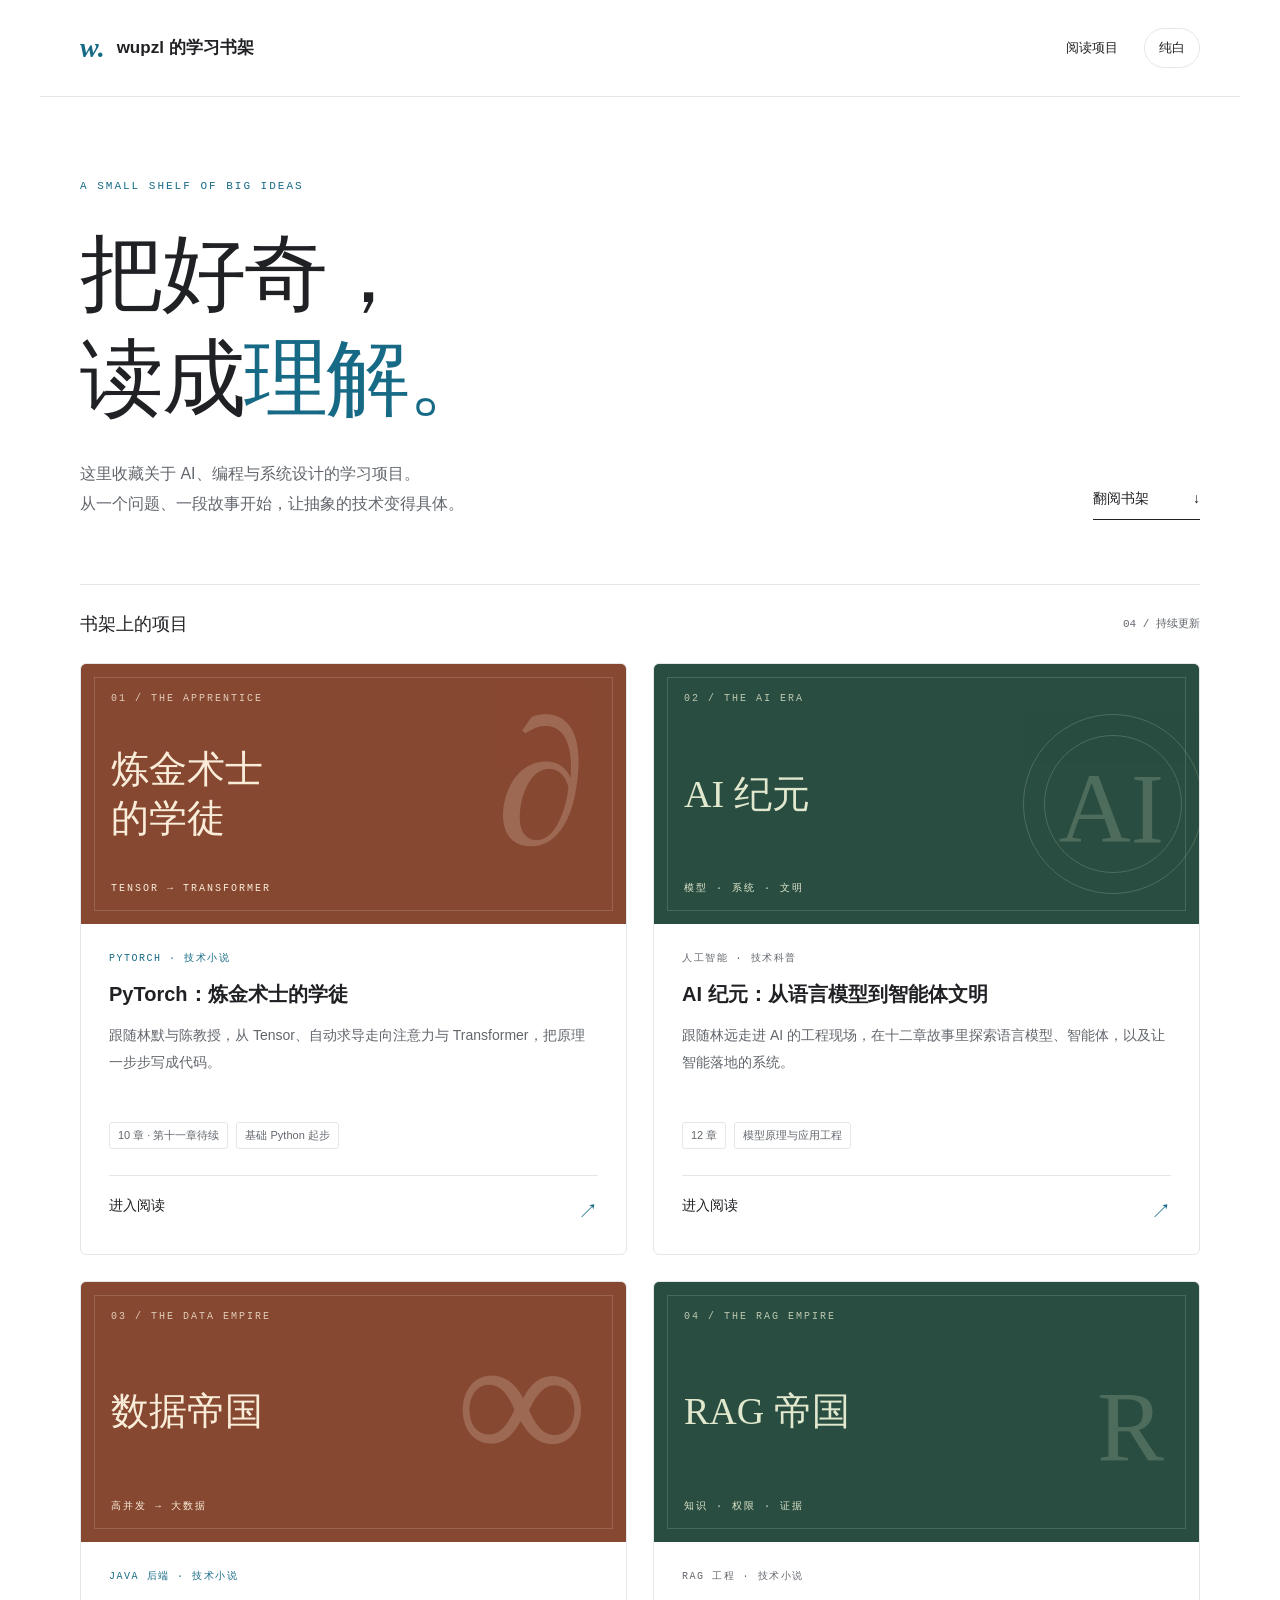
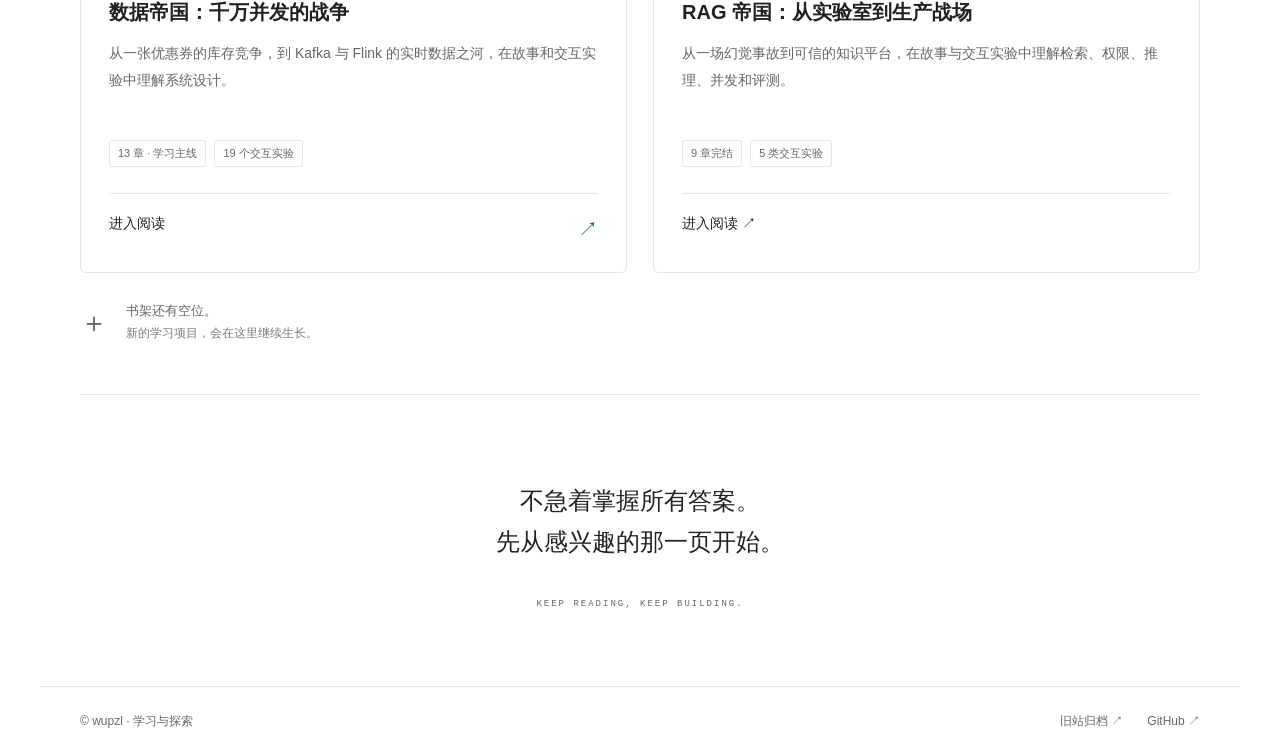
==== index.html @ a4e196c8 "Update Data Empire bookshelf to thirteen chapters" ====
<!doctype html>
<html lang="zh-CN">
<head>
<meta charset="utf-8"><meta name="viewport" content="width=device-width,initial-scale=1">
<meta name="description" content="wupzl 的学习书架：从 PyTorch、AI 智能体到高并发与大数据，在故事中理解技术。">
<meta name="color-scheme" content="light dark"><title>wupzl 的学习书架</title>
<script>try{document.documentElement.dataset.theme=localStorage.getItem('bookshelf-theme')||(matchMedia('(prefers-color-scheme: dark)').matches?'dark':'light')}catch(e){}</script>
<link rel="stylesheet" href="bookshelf.css"><script src="bookshelf.js" defer></script>
<script src="white-theme.js" defer></script></head>
<body>
<a class="skip" href="#projects">跳到项目</a>
<header><a class="brand" href="/" aria-label="学习书架首页"><span class="mark" aria-hidden="true">w.</span> wupzl 的学习书架</a><nav aria-label="主导航"><a href="#projects">阅读项目</a><button id="theme" aria-label="切换深浅色主题" type="button">◐ <span>切换主题</span></button></nav></header>
<main>
<section class="intro"><p class="eyebrow">A SMALL SHELF OF BIG IDEAS</p><h1>把好奇，<br>读成<span>理解。</span></h1><div class="intro-bottom"><p>这里收藏关于 AI、编程与系统设计的学习项目。<br>从一个问题、一段故事开始，让抽象的技术变得具体。</p><a class="browse" href="#projects">翻阅书架 <span aria-hidden="true">↓</span></a></div></section>
<section id="projects" aria-labelledby="projects-title"><div class="section-heading"><h2 id="projects-title">书架上的项目</h2><span>04 / 持续更新</span></div>
<div class="projects">
<a class="project rust" href="/pytorch-apprentice/"><div class="cover" aria-hidden="true"><span class="volume">01 / THE APPRENTICE</span><strong>炼金术士<br>的学徒</strong><span class="symbol">∂</span><span class="cover-foot">TENSOR → TRANSFORMER</span></div><div class="project-copy"><p class="category">PYTORCH · 技术小说</p><h3>PyTorch：炼金术士的学徒</h3><p>跟随林默与陈教授，从 Tensor、自动求导走向注意力与 Transformer，把原理一步步写成代码。</p><div class="tags"><span>10 章 · 第十一章待续</span><span>基础 Python 起步</span></div><span class="enter">进入阅读 <span aria-hidden="true">↗</span></span></div></a>
<a class="project green" href="/ai-era-reader/"><div class="cover" aria-hidden="true"><span class="volume">02 / THE AI ERA</span><strong>AI 纪元</strong><span class="symbol">AI<span class="orbit"></span></span><span class="cover-foot">模型 · 系统 · 文明</span></div><div class="project-copy"><p class="category">人工智能 · 技术科普</p><h3>AI 纪元：从语言模型到智能体文明</h3><p>跟随林远走进 AI 的工程现场，在十二章故事里探索语言模型、智能体，以及让智能落地的系统。</p><div class="tags"><span>12 章</span><span>模型原理与应用工程</span></div><span class="enter">进入阅读 <span aria-hidden="true">↗</span></span></div></a>
<a class="project rust" href="/data-empire-reader/"><div class="cover" aria-hidden="true"><span class="volume">03 / THE DATA EMPIRE</span><strong>数据帝国</strong><span class="symbol">∞</span><span class="cover-foot">高并发 → 大数据</span></div><div class="project-copy"><p class="category">JAVA 后端 · 技术小说</p><h3>数据帝国：千万并发的战争</h3><p>从一张优惠券的库存竞争，到 Kafka 与 Flink 的实时数据之河，在故事和交互实验中理解系统设计。</p><div class="tags"><span>13 章 · 学习主线</span><span>19 个交互实验</span></div><span class="enter">进入阅读 <span aria-hidden="true">↗</span></span></div></a>
<a class="project green" href="/rag-empire-reader/"><div class="cover" aria-hidden="true"><span class="volume">04 / THE RAG EMPIRE</span><strong>RAG 帝国</strong><span class="symbol">R</span><span class="cover-foot">知识 · 权限 · 证据</span></div><div class="project-copy"><p class="category">RAG 工程 · 技术小说</p><h3>RAG 帝国：从实验室到生产战场</h3><p>从一场幻觉事故到可信的知识平台，在故事与交互实验中理解检索、权限、推理、并发和评测。</p><div class="tags"><span>9 章完结</span><span>5 类交互实验</span></div><span class="enter">进入阅读 ↗</span></div></a></div><div class="shelf-note"><span aria-hidden="true">＋</span><p>书架还有空位。<br><small>新的学习项目，会在这里继续生长。</small></p></div></section>
<section class="closing"><p>不急着掌握所有答案。<br>先从感兴趣的那一页开始。</p><span>KEEP READING, KEEP BUILDING.</span></section>
</main><footer><span>© wupzl · 学习与探索</span><div><a href="/archives/">旧站归档 ↗</a><a href="https://github.com/wupzl">GitHub ↗</a></div></footer>
</body></html>
---- bookshelf.css ----
:root{--bg:#f7f5ef;--paper:#fffdf8;--ink:#29332d;--muted:#73786e;--line:#dedfd4;--accent:#a24930;--soft:#edeae1;color-scheme:light}html[data-theme=dark]{--bg:#191f1b;--paper:#222b24;--ink:#e8e9df;--muted:#aab4a6;--line:#3b473d;--accent:#efa080;--soft:#2a342d;color-scheme:dark}*{box-sizing:border-box}html{scroll-behavior:smooth;scroll-padding-top:30px}body{margin:0;background:var(--bg);color:var(--ink);font:16px/1.7 "Segoe UI","Microsoft YaHei",sans-serif}a{color:inherit;text-decoration:none}button{font:inherit;cursor:pointer;color:inherit}a:focus-visible,button:focus-visible{outline:3px solid var(--accent);outline-offset:6px}.skip{position:absolute;top:-70px;padding:10px;background:var(--paper)}.skip:focus{top:0;z-index:10}header,main,footer{max-width:1200px;margin:auto}header{padding:28px 40px;display:flex;align-items:center;justify-content:space-between;border-bottom:1px solid var(--line);gap:20px}.brand{font-weight:600;font-size:17px;display:flex;align-items:center;gap:12px}.mark{font:bold italic 28px Georgia;color:var(--accent)}header nav{display:flex;align-items:center;gap:26px;font-size:13px}button{background:transparent;border:1px solid var(--line);border-radius:30px;padding:8px 14px}main{padding:0 40px}.intro{padding:80px 0 64px}.eyebrow,.category,.volume,.cover-foot,.closing>span{font:11px/1.8 Consolas,monospace;letter-spacing:2px}.eyebrow{color:var(--accent);margin:0 0 24px}h1{font:500 clamp(52px,7vw,84px)/1.25 Georgia,"Songti SC",SimSun,serif;letter-spacing:-2px;margin:0}h1>span{color:var(--accent)}.intro-bottom{display:flex;justify-content:space-between;align-items:end;gap:24px;margin-top:28px}.intro-bottom p{color:var(--muted);margin:0;line-height:1.9}.browse{font-size:14px;border-bottom:1px solid var(--ink);padding:8px 0;white-space:nowrap}.browse span{margin-left:40px}.section-heading{display:flex;align-items:center;justify-content:space-between;border-top:1px solid var(--line);padding:24px 0}.section-heading h2{font-size:18px;font-weight:500;margin:0}.section-heading>span{font:11px Consolas,monospace;color:var(--muted)}.projects{display:grid;grid-template-columns:1fr 1fr;gap:26px}.project{border:1px solid var(--line);background:var(--paper);border-radius:6px;overflow:hidden;transition:transform .2s,box-shadow .2s}.project:hover{transform:translateY(-4px);box-shadow:0 14px 30px #0000000d}.cover{position:relative;height:260px;padding:26px 30px;color:#f9edda;overflow:hidden;background:#874831;display:flex;flex-direction:column;justify-content:space-between}.green .cover{background:#294d40;color:#e1e8ce}.cover:after{content:"";position:absolute;inset:0;border:1px solid #ffffff26;margin:13px;pointer-events:none}.volume{font-size:10px;opacity:.8}.cover strong{font:500 38px/1.3 Georgia,SimSun,serif;position:relative;z-index:1}.symbol{position:absolute;right:40px;top:30px;font:italic 180px/1 Georgia;opacity:.2}.green .symbol{font:100px/1 Georgia;top:95px;right:35px}.orbit{position:absolute;width:180px;height:180px;border:1px solid currentColor;border-radius:50%;top:-45px;left:-35px}.orbit:after{content:"";position:absolute;inset:20px;border:1px solid currentColor;border-radius:50%}.cover-foot{font-size:10px;letter-spacing:2px}.project-copy{padding:26px 28px}.category{color:var(--accent);font-size:10px;letter-spacing:1.5px;margin:0 0 10px}.green .category{color:var(--muted)}h3{font-size:20px;font-weight:600;line-height:1.6;margin:0 0 12px}.project-copy>p:not(.category){font-size:14px;line-height:1.9;color:var(--muted);min-height:80px;margin:0}.tags{display:flex;flex-wrap:wrap;gap:8px;margin:20px 0 26px}.tags>span{font-size:11px;border:1px solid var(--line);border-radius:3px;padding:3px 8px;color:var(--muted)}.enter{display:flex;justify-content:space-between;border-top:1px solid var(--line);padding-top:18px;font-size:14px}.enter>span{color:var(--accent);font-size:20px}.shelf-note{display:flex;gap:18px;align-items:center;padding:26px 0;color:var(--muted)}.shelf-note>span{font-size:28px;font-weight:200}.shelf-note p{font-size:13px;margin:0}.shelf-note small{font-size:12px;opacity:.85}.closing{text-align:center;padding:62px 0 72px;border-top:1px solid var(--line);margin-top:22px}.closing p{font:24px/1.7 Georgia,SimSun,serif}.closing>span{color:var(--muted);font-size:9px}footer{border-top:1px solid var(--line);padding:24px 40px;display:flex;justify-content:space-between;color:var(--muted);font-size:12px}footer div{display:flex;gap:24px}@media(max-width:700px){header{padding:20px}.brand{font-size:14px;gap:7px}header nav{gap:12px}header nav>a{display:none}button span{display:none}main{padding:0 20px}.intro{padding:54px 0 40px}.intro-bottom{display:block}.intro-bottom p{font-size:14px}.browse{display:inline-block;margin-top:20px}.projects{grid-template-columns:1fr;gap:22px}.cover{height:240px}.project-copy{padding:24px}.project-copy>p:not(.category){min-height:0}h3{font-size:19px}.section-heading>span{font-size:10px}.closing{padding:35px 0 45px}.closing p{font-size:21px}footer{padding:22px 20px;gap:18px;flex-wrap:wrap}footer div{gap:18px}}@media(prefers-reduced-motion:reduce){html{scroll-behavior:auto}.project{transition:none}}

:root[data-theme=white]{--bg:#fff;--paper:#fff;--ink:#202124;--text:#202124;--muted:#62676d;--line:#e3e6ea;--accent:#176a86;--soft:#f5f7f9;--code:#f6f8fa;color-scheme:light}:root[data-theme=white] body,:root[data-theme=white] header,:root[data-theme=white] aside,:root[data-theme=white] .sidebar{background:#fff;color:#202124}#theme{min-width:48px;width:auto!important}
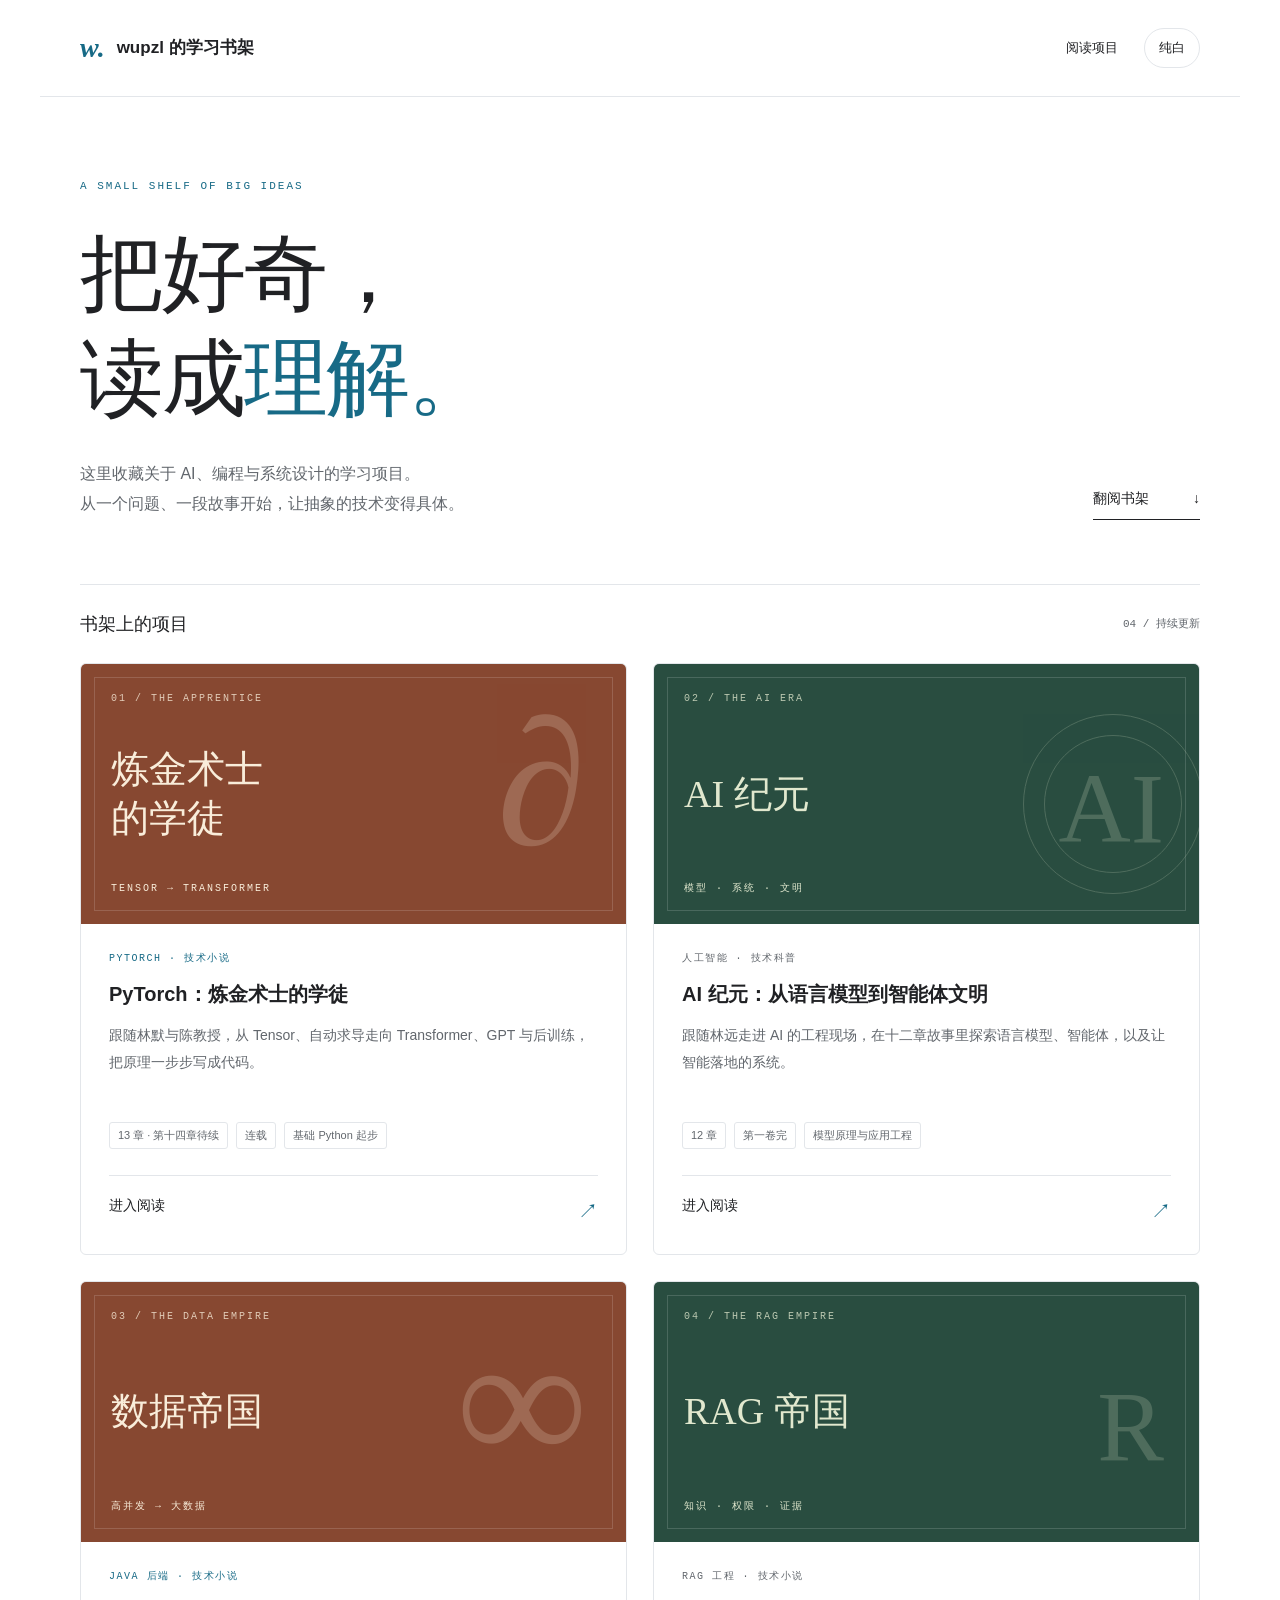
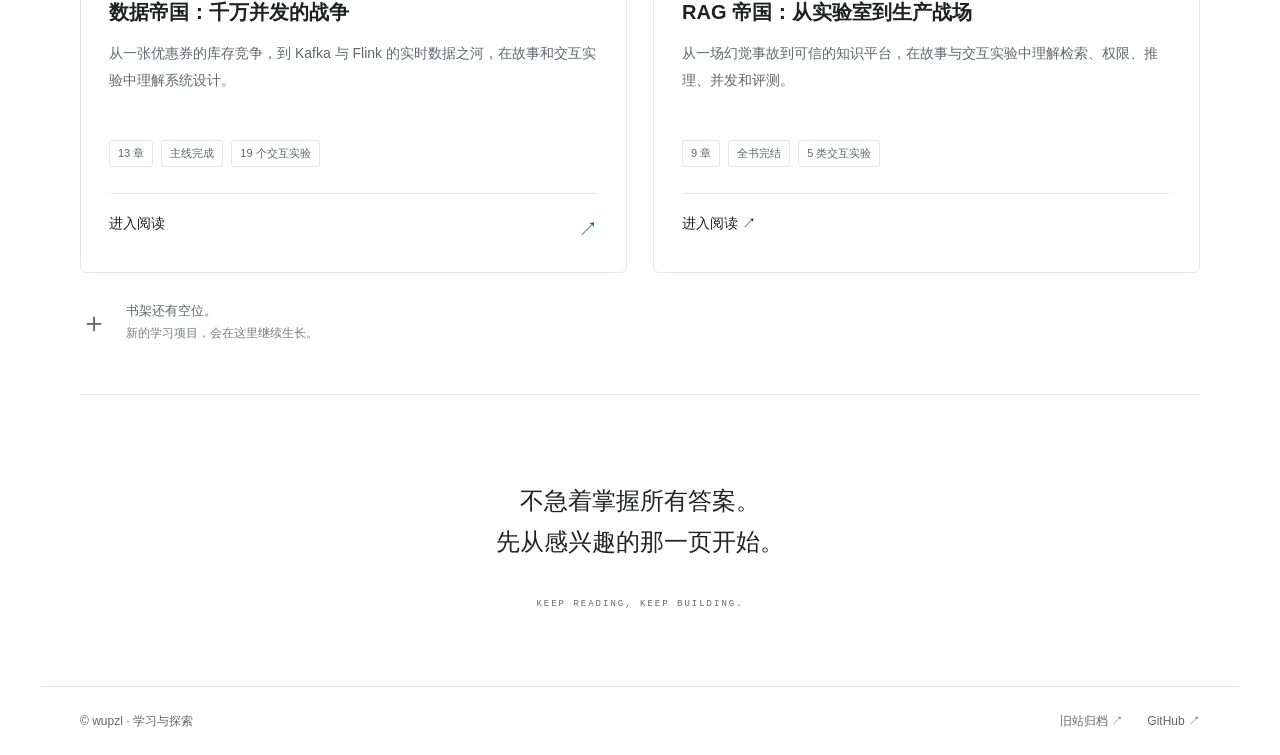
==== commit 70c9fcc0: "Refresh reading statuses and add verification for all four readers" ====
--- a/index.html
+++ b/index.html
@@ -2,7 +2,7 @@
 <html lang="zh-CN">
 <head>
 <meta charset="utf-8"><meta name="viewport" content="width=device-width,initial-scale=1">
-<meta name="description" content="wupzl 的学习书架：从 PyTorch、AI 智能体到高并发与大数据，在故事中理解技术。">
+<meta name="description" content="wupzl 的学习书架：从 PyTorch、AI 智能体到高并发、大数据与 RAG 工程，在故事中理解技术。">
 <meta name="color-scheme" content="light dark"><title>wupzl 的学习书架</title>
 <script>try{document.documentElement.dataset.theme=localStorage.getItem('bookshelf-theme')||(matchMedia('(prefers-color-scheme: dark)').matches?'dark':'light')}catch(e){}</script>
 <link rel="stylesheet" href="bookshelf.css"><script src="bookshelf.js" defer></script>
@@ -14,10 +14,10 @@
 <section class="intro"><p class="eyebrow">A SMALL SHELF OF BIG IDEAS</p><h1>把好奇，<br>读成<span>理解。</span></h1><div class="intro-bottom"><p>这里收藏关于 AI、编程与系统设计的学习项目。<br>从一个问题、一段故事开始，让抽象的技术变得具体。</p><a class="browse" href="#projects">翻阅书架 <span aria-hidden="true">↓</span></a></div></section>
 <section id="projects" aria-labelledby="projects-title"><div class="section-heading"><h2 id="projects-title">书架上的项目</h2><span>04 / 持续更新</span></div>
 <div class="projects">
-<a class="project rust" href="/pytorch-apprentice/"><div class="cover" aria-hidden="true"><span class="volume">01 / THE APPRENTICE</span><strong>炼金术士<br>的学徒</strong><span class="symbol">∂</span><span class="cover-foot">TENSOR → TRANSFORMER</span></div><div class="project-copy"><p class="category">PYTORCH · 技术小说</p><h3>PyTorch：炼金术士的学徒</h3><p>跟随林默与陈教授，从 Tensor、自动求导走向注意力与 Transformer，把原理一步步写成代码。</p><div class="tags"><span>10 章 · 第十一章待续</span><span>基础 Python 起步</span></div><span class="enter">进入阅读 <span aria-hidden="true">↗</span></span></div></a>
-<a class="project green" href="/ai-era-reader/"><div class="cover" aria-hidden="true"><span class="volume">02 / THE AI ERA</span><strong>AI 纪元</strong><span class="symbol">AI<span class="orbit"></span></span><span class="cover-foot">模型 · 系统 · 文明</span></div><div class="project-copy"><p class="category">人工智能 · 技术科普</p><h3>AI 纪元：从语言模型到智能体文明</h3><p>跟随林远走进 AI 的工程现场，在十二章故事里探索语言模型、智能体，以及让智能落地的系统。</p><div class="tags"><span>12 章</span><span>模型原理与应用工程</span></div><span class="enter">进入阅读 <span aria-hidden="true">↗</span></span></div></a>
-<a class="project rust" href="/data-empire-reader/"><div class="cover" aria-hidden="true"><span class="volume">03 / THE DATA EMPIRE</span><strong>数据帝国</strong><span class="symbol">∞</span><span class="cover-foot">高并发 → 大数据</span></div><div class="project-copy"><p class="category">JAVA 后端 · 技术小说</p><h3>数据帝国：千万并发的战争</h3><p>从一张优惠券的库存竞争，到 Kafka 与 Flink 的实时数据之河，在故事和交互实验中理解系统设计。</p><div class="tags"><span>13 章 · 学习主线</span><span>19 个交互实验</span></div><span class="enter">进入阅读 <span aria-hidden="true">↗</span></span></div></a>
-<a class="project green" href="/rag-empire-reader/"><div class="cover" aria-hidden="true"><span class="volume">04 / THE RAG EMPIRE</span><strong>RAG 帝国</strong><span class="symbol">R</span><span class="cover-foot">知识 · 权限 · 证据</span></div><div class="project-copy"><p class="category">RAG 工程 · 技术小说</p><h3>RAG 帝国：从实验室到生产战场</h3><p>从一场幻觉事故到可信的知识平台，在故事与交互实验中理解检索、权限、推理、并发和评测。</p><div class="tags"><span>9 章完结</span><span>5 类交互实验</span></div><span class="enter">进入阅读 ↗</span></div></a></div><div class="shelf-note"><span aria-hidden="true">＋</span><p>书架还有空位。<br><small>新的学习项目，会在这里继续生长。</small></p></div></section>
+<a class="project rust" href="/pytorch-apprentice/"><div class="cover" aria-hidden="true"><span class="volume">01 / THE APPRENTICE</span><strong>炼金术士<br>的学徒</strong><span class="symbol">∂</span><span class="cover-foot">TENSOR → TRANSFORMER</span></div><div class="project-copy"><p class="category">PYTORCH · 技术小说</p><h3>PyTorch：炼金术士的学徒</h3><p>跟随林默与陈教授，从 Tensor、自动求导走向 Transformer、GPT 与后训练，把原理一步步写成代码。</p><div class="tags"><span>13 章 · 第十四章待续</span><span class="project-status">连载</span><span>基础 Python 起步</span></div><span class="enter">进入阅读 <span aria-hidden="true">↗</span></span></div></a>
+<a class="project green" href="/ai-era-reader/"><div class="cover" aria-hidden="true"><span class="volume">02 / THE AI ERA</span><strong>AI 纪元</strong><span class="symbol">AI<span class="orbit"></span></span><span class="cover-foot">模型 · 系统 · 文明</span></div><div class="project-copy"><p class="category">人工智能 · 技术科普</p><h3>AI 纪元：从语言模型到智能体文明</h3><p>跟随林远走进 AI 的工程现场，在十二章故事里探索语言模型、智能体，以及让智能落地的系统。</p><div class="tags"><span>12 章</span><span class="project-status">第一卷完</span><span>模型原理与应用工程</span></div><span class="enter">进入阅读 <span aria-hidden="true">↗</span></span></div></a>
+<a class="project rust" href="/data-empire-reader/"><div class="cover" aria-hidden="true"><span class="volume">03 / THE DATA EMPIRE</span><strong>数据帝国</strong><span class="symbol">∞</span><span class="cover-foot">高并发 → 大数据</span></div><div class="project-copy"><p class="category">JAVA 后端 · 技术小说</p><h3>数据帝国：千万并发的战争</h3><p>从一张优惠券的库存竞争，到 Kafka 与 Flink 的实时数据之河，在故事和交互实验中理解系统设计。</p><div class="tags"><span>13 章</span><span class="project-status">主线完成</span><span>19 个交互实验</span></div><span class="enter">进入阅读 <span aria-hidden="true">↗</span></span></div></a>
+<a class="project green" href="/rag-empire-reader/"><div class="cover" aria-hidden="true"><span class="volume">04 / THE RAG EMPIRE</span><strong>RAG 帝国</strong><span class="symbol">R</span><span class="cover-foot">知识 · 权限 · 证据</span></div><div class="project-copy"><p class="category">RAG 工程 · 技术小说</p><h3>RAG 帝国：从实验室到生产战场</h3><p>从一场幻觉事故到可信的知识平台，在故事与交互实验中理解检索、权限、推理、并发和评测。</p><div class="tags"><span>9 章</span><span class="project-status">全书完结</span><span>5 类交互实验</span></div><span class="enter">进入阅读 ↗</span></div></a></div><div class="shelf-note"><span aria-hidden="true">＋</span><p>书架还有空位。<br><small>新的学习项目，会在这里继续生长。</small></p></div></section>
 <section class="closing"><p>不急着掌握所有答案。<br>先从感兴趣的那一页开始。</p><span>KEEP READING, KEEP BUILDING.</span></section>
 </main><footer><span>© wupzl · 学习与探索</span><div><a href="/archives/">旧站归档 ↗</a><a href="https://github.com/wupzl">GitHub ↗</a></div></footer>
 </body></html>
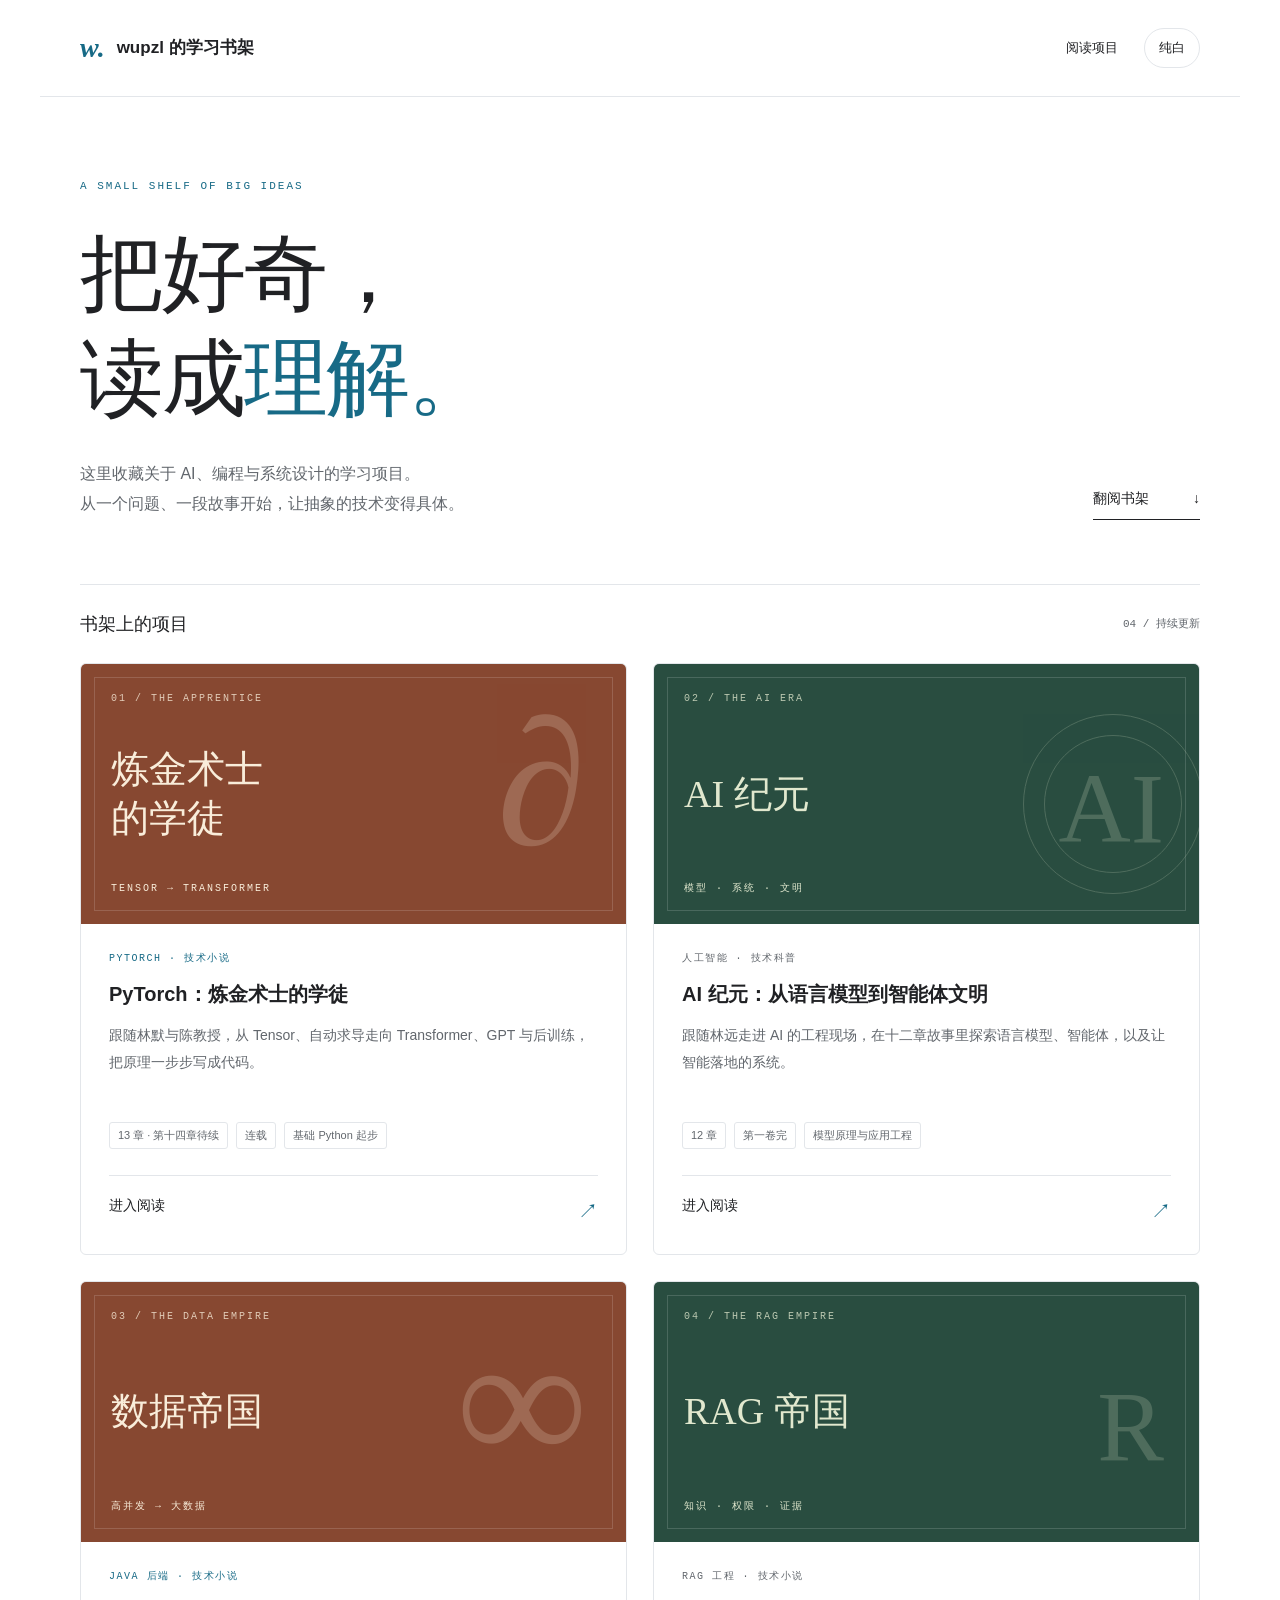
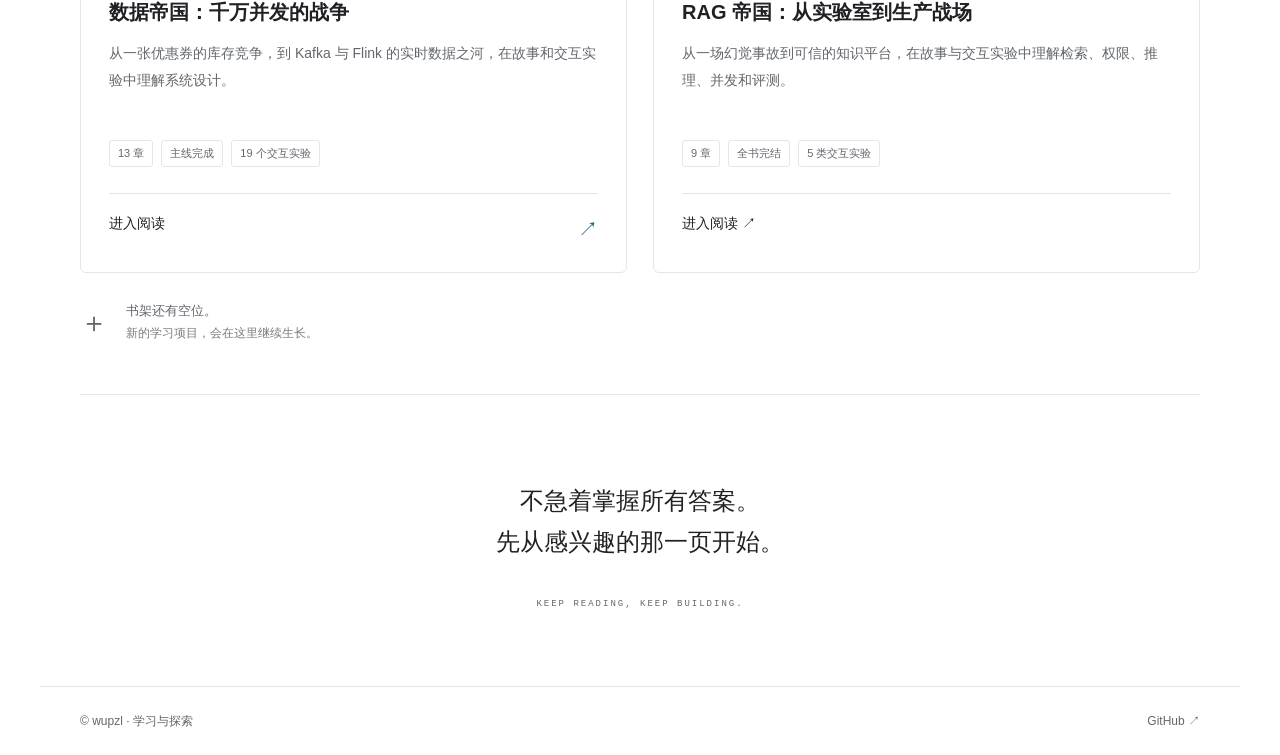
==== commit f3c90b42: "Remove obsolete 2024 Hexo pages and unused theme assets" ====
--- a/index.html
+++ b/index.html
@@ -19,5 +19,5 @@
 <a class="project rust" href="/data-empire-reader/"><div class="cover" aria-hidden="true"><span class="volume">03 / THE DATA EMPIRE</span><strong>数据帝国</strong><span class="symbol">∞</span><span class="cover-foot">高并发 → 大数据</span></div><div class="project-copy"><p class="category">JAVA 后端 · 技术小说</p><h3>数据帝国：千万并发的战争</h3><p>从一张优惠券的库存竞争，到 Kafka 与 Flink 的实时数据之河，在故事和交互实验中理解系统设计。</p><div class="tags"><span>13 章</span><span class="project-status">主线完成</span><span>19 个交互实验</span></div><span class="enter">进入阅读 <span aria-hidden="true">↗</span></span></div></a>
 <a class="project green" href="/rag-empire-reader/"><div class="cover" aria-hidden="true"><span class="volume">04 / THE RAG EMPIRE</span><strong>RAG 帝国</strong><span class="symbol">R</span><span class="cover-foot">知识 · 权限 · 证据</span></div><div class="project-copy"><p class="category">RAG 工程 · 技术小说</p><h3>RAG 帝国：从实验室到生产战场</h3><p>从一场幻觉事故到可信的知识平台，在故事与交互实验中理解检索、权限、推理、并发和评测。</p><div class="tags"><span>9 章</span><span class="project-status">全书完结</span><span>5 类交互实验</span></div><span class="enter">进入阅读 ↗</span></div></a></div><div class="shelf-note"><span aria-hidden="true">＋</span><p>书架还有空位。<br><small>新的学习项目，会在这里继续生长。</small></p></div></section>
 <section class="closing"><p>不急着掌握所有答案。<br>先从感兴趣的那一页开始。</p><span>KEEP READING, KEEP BUILDING.</span></section>
-</main><footer><span>© wupzl · 学习与探索</span><div><a href="/archives/">旧站归档 ↗</a><a href="https://github.com/wupzl">GitHub ↗</a></div></footer>
+</main><footer><span>© wupzl · 学习与探索</span><div><a href="https://github.com/wupzl">GitHub ↗</a></div></footer>
 </body></html>
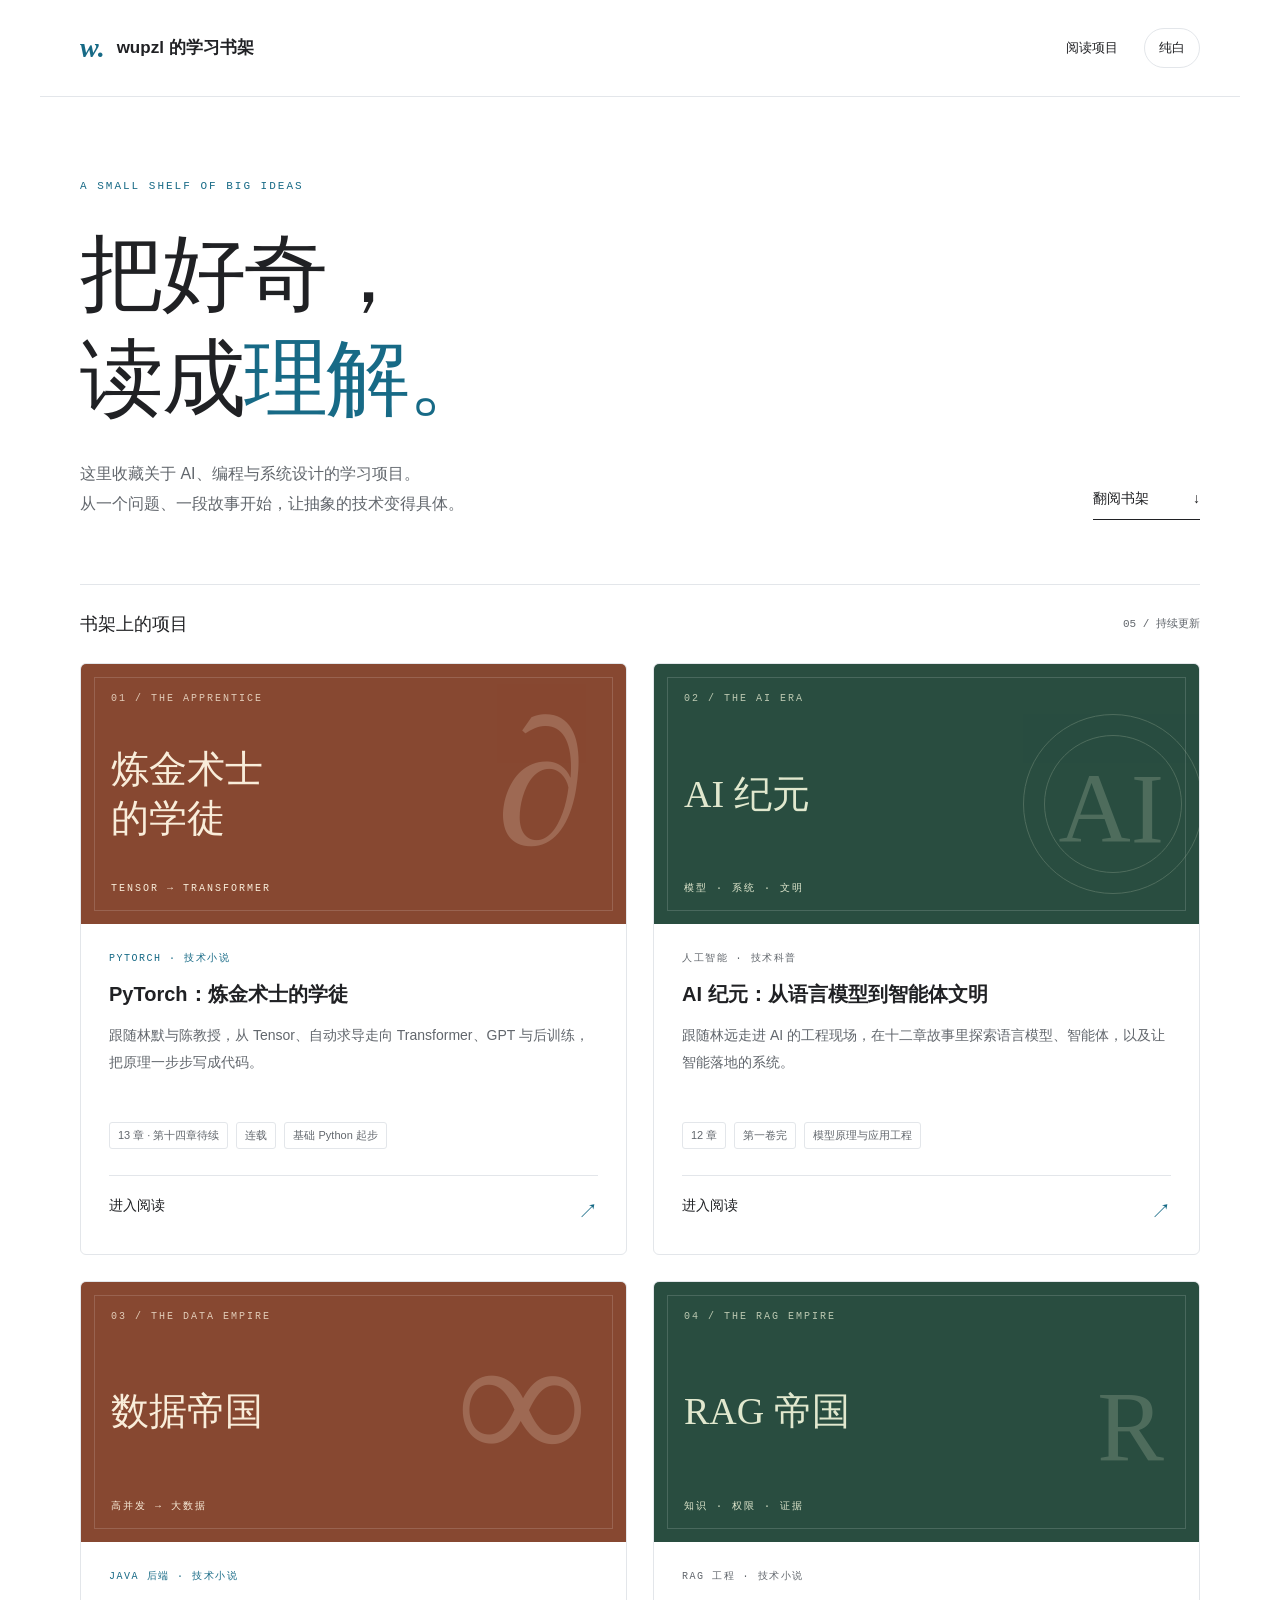
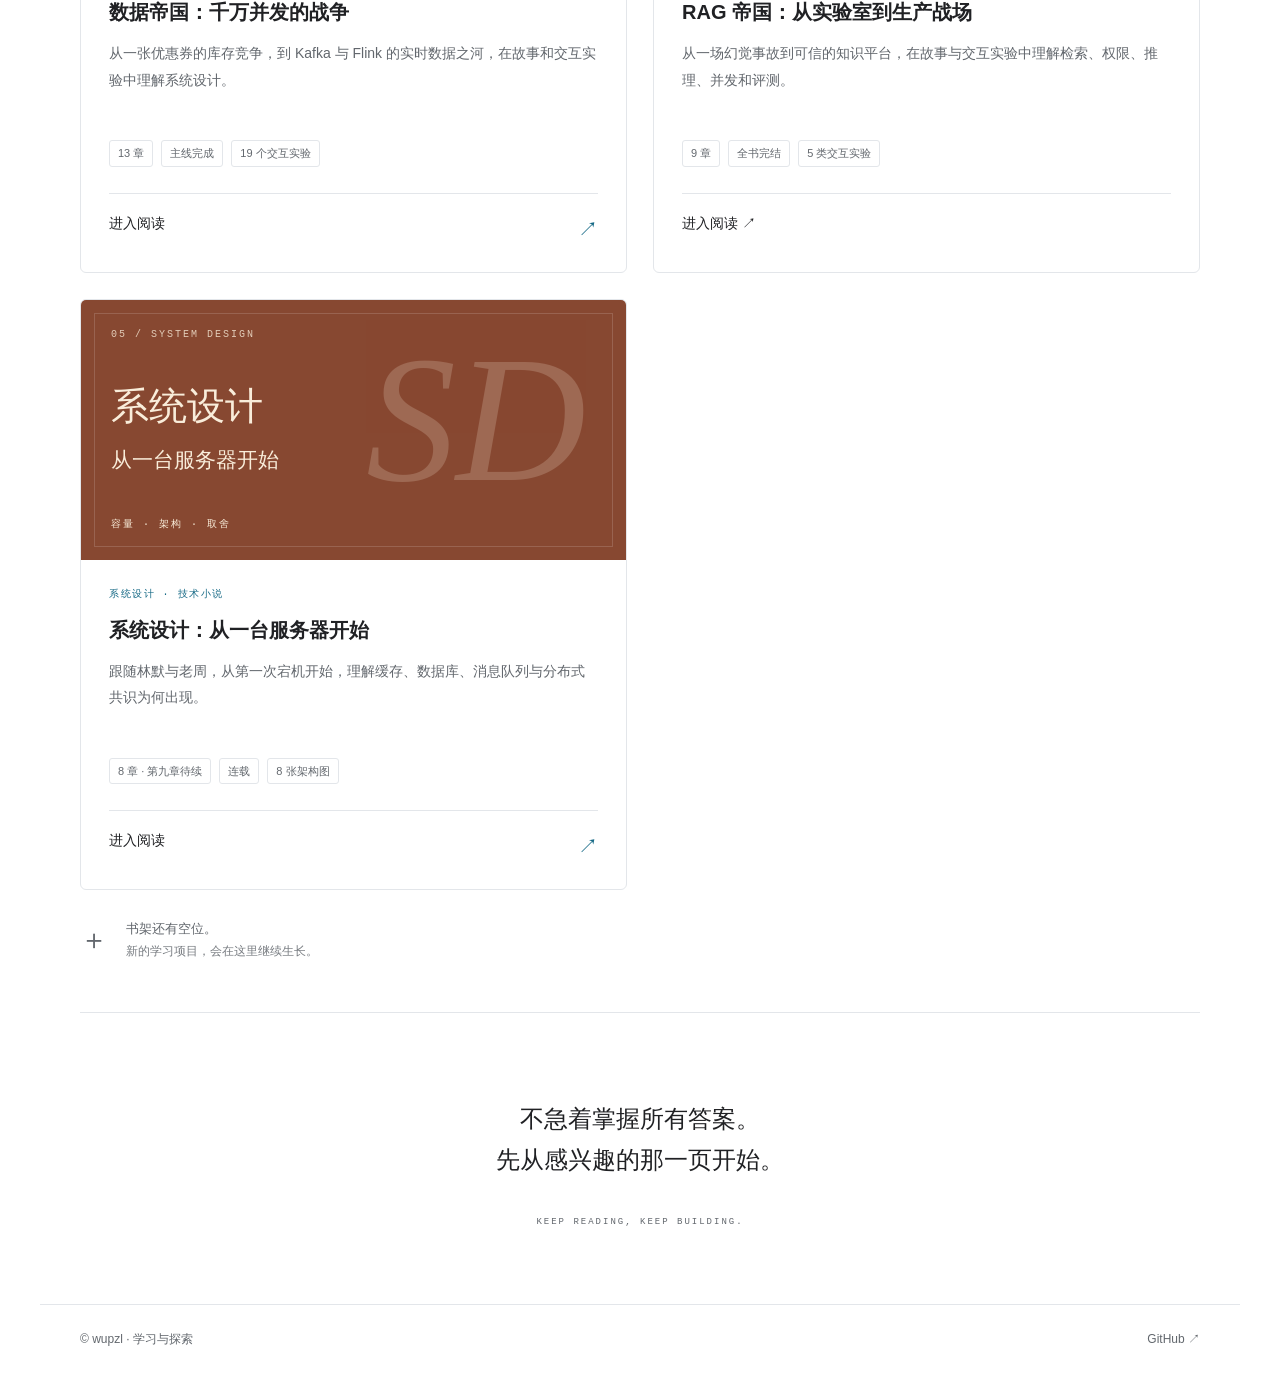
==== commit b0347afe: "Add system design reader to learning bookshelf navigation" ====
--- a/index.html
+++ b/index.html
@@ -12,12 +12,12 @@
 <header><a class="brand" href="/" aria-label="学习书架首页"><span class="mark" aria-hidden="true">w.</span> wupzl 的学习书架</a><nav aria-label="主导航"><a href="#projects">阅读项目</a><button id="theme" aria-label="切换深浅色主题" type="button">◐ <span>切换主题</span></button></nav></header>
 <main>
 <section class="intro"><p class="eyebrow">A SMALL SHELF OF BIG IDEAS</p><h1>把好奇，<br>读成<span>理解。</span></h1><div class="intro-bottom"><p>这里收藏关于 AI、编程与系统设计的学习项目。<br>从一个问题、一段故事开始，让抽象的技术变得具体。</p><a class="browse" href="#projects">翻阅书架 <span aria-hidden="true">↓</span></a></div></section>
-<section id="projects" aria-labelledby="projects-title"><div class="section-heading"><h2 id="projects-title">书架上的项目</h2><span>04 / 持续更新</span></div>
+<section id="projects" aria-labelledby="projects-title"><div class="section-heading"><h2 id="projects-title">书架上的项目</h2><span>05 / 持续更新</span></div>
 <div class="projects">
 <a class="project rust" href="/pytorch-apprentice/"><div class="cover" aria-hidden="true"><span class="volume">01 / THE APPRENTICE</span><strong>炼金术士<br>的学徒</strong><span class="symbol">∂</span><span class="cover-foot">TENSOR → TRANSFORMER</span></div><div class="project-copy"><p class="category">PYTORCH · 技术小说</p><h3>PyTorch：炼金术士的学徒</h3><p>跟随林默与陈教授，从 Tensor、自动求导走向 Transformer、GPT 与后训练，把原理一步步写成代码。</p><div class="tags"><span>13 章 · 第十四章待续</span><span class="project-status">连载</span><span>基础 Python 起步</span></div><span class="enter">进入阅读 <span aria-hidden="true">↗</span></span></div></a>
 <a class="project green" href="/ai-era-reader/"><div class="cover" aria-hidden="true"><span class="volume">02 / THE AI ERA</span><strong>AI 纪元</strong><span class="symbol">AI<span class="orbit"></span></span><span class="cover-foot">模型 · 系统 · 文明</span></div><div class="project-copy"><p class="category">人工智能 · 技术科普</p><h3>AI 纪元：从语言模型到智能体文明</h3><p>跟随林远走进 AI 的工程现场，在十二章故事里探索语言模型、智能体，以及让智能落地的系统。</p><div class="tags"><span>12 章</span><span class="project-status">第一卷完</span><span>模型原理与应用工程</span></div><span class="enter">进入阅读 <span aria-hidden="true">↗</span></span></div></a>
 <a class="project rust" href="/data-empire-reader/"><div class="cover" aria-hidden="true"><span class="volume">03 / THE DATA EMPIRE</span><strong>数据帝国</strong><span class="symbol">∞</span><span class="cover-foot">高并发 → 大数据</span></div><div class="project-copy"><p class="category">JAVA 后端 · 技术小说</p><h3>数据帝国：千万并发的战争</h3><p>从一张优惠券的库存竞争，到 Kafka 与 Flink 的实时数据之河，在故事和交互实验中理解系统设计。</p><div class="tags"><span>13 章</span><span class="project-status">主线完成</span><span>19 个交互实验</span></div><span class="enter">进入阅读 <span aria-hidden="true">↗</span></span></div></a>
-<a class="project green" href="/rag-empire-reader/"><div class="cover" aria-hidden="true"><span class="volume">04 / THE RAG EMPIRE</span><strong>RAG 帝国</strong><span class="symbol">R</span><span class="cover-foot">知识 · 权限 · 证据</span></div><div class="project-copy"><p class="category">RAG 工程 · 技术小说</p><h3>RAG 帝国：从实验室到生产战场</h3><p>从一场幻觉事故到可信的知识平台，在故事与交互实验中理解检索、权限、推理、并发和评测。</p><div class="tags"><span>9 章</span><span class="project-status">全书完结</span><span>5 类交互实验</span></div><span class="enter">进入阅读 ↗</span></div></a></div><div class="shelf-note"><span aria-hidden="true">＋</span><p>书架还有空位。<br><small>新的学习项目，会在这里继续生长。</small></p></div></section>
+<a class="project green" href="/rag-empire-reader/"><div class="cover" aria-hidden="true"><span class="volume">04 / THE RAG EMPIRE</span><strong>RAG 帝国</strong><span class="symbol">R</span><span class="cover-foot">知识 · 权限 · 证据</span></div><div class="project-copy"><p class="category">RAG 工程 · 技术小说</p><h3>RAG 帝国：从实验室到生产战场</h3><p>从一场幻觉事故到可信的知识平台，在故事与交互实验中理解检索、权限、推理、并发和评测。</p><div class="tags"><span>9 章</span><span class="project-status">全书完结</span><span>5 类交互实验</span></div><span class="enter">进入阅读 ↗</span></div></a><a class="project rust" href="/system-design-reader/"><div class="cover" aria-hidden="true"><span class="volume">05 / SYSTEM DESIGN</span><strong>系统设计<span class="cover-subtitle">从一台服务器开始</span></strong><span class="symbol">SD</span><span class="cover-foot">容量 · 架构 · 取舍</span></div><div class="project-copy"><p class="category">系统设计 · 技术小说</p><h3>系统设计：从一台服务器开始</h3><p>跟随林默与老周，从第一次宕机开始，理解缓存、数据库、消息队列与分布式共识为何出现。</p><div class="tags"><span>8 章 · 第九章待续</span><span class="project-status">连载</span><span>8 张架构图</span></div><span class="enter">进入阅读 <span aria-hidden="true">↗</span></span></div></a></div><div class="shelf-note"><span aria-hidden="true">＋</span><p>书架还有空位。<br><small>新的学习项目，会在这里继续生长。</small></p></div></section>
 <section class="closing"><p>不急着掌握所有答案。<br>先从感兴趣的那一页开始。</p><span>KEEP READING, KEEP BUILDING.</span></section>
 </main><footer><span>© wupzl · 学习与探索</span><div><a href="https://github.com/wupzl">GitHub ↗</a></div></footer>
 </body></html>
--- a/bookshelf.css
+++ b/bookshelf.css
@@ -1,3 +1,4 @@
 :root{--bg:#f7f5ef;--paper:#fffdf8;--ink:#29332d;--muted:#73786e;--line:#dedfd4;--accent:#a24930;--soft:#edeae1;color-scheme:light}html[data-theme=dark]{--bg:#191f1b;--paper:#222b24;--ink:#e8e9df;--muted:#aab4a6;--line:#3b473d;--accent:#efa080;--soft:#2a342d;color-scheme:dark}*{box-sizing:border-box}html{scroll-behavior:smooth;scroll-padding-top:30px}body{margin:0;background:var(--bg);color:var(--ink);font:16px/1.7 "Segoe UI","Microsoft YaHei",sans-serif}a{color:inherit;text-decoration:none}button{font:inherit;cursor:pointer;color:inherit}a:focus-visible,button:focus-visible{outline:3px solid var(--accent);outline-offset:6px}.skip{position:absolute;top:-70px;padding:10px;background:var(--paper)}.skip:focus{top:0;z-index:10}header,main,footer{max-width:1200px;margin:auto}header{padding:28px 40px;display:flex;align-items:center;justify-content:space-between;border-bottom:1px solid var(--line);gap:20px}.brand{font-weight:600;font-size:17px;display:flex;align-items:center;gap:12px}.mark{font:bold italic 28px Georgia;color:var(--accent)}header nav{display:flex;align-items:center;gap:26px;font-size:13px}button{background:transparent;border:1px solid var(--line);border-radius:30px;padding:8px 14px}main{padding:0 40px}.intro{padding:80px 0 64px}.eyebrow,.category,.volume,.cover-foot,.closing>span{font:11px/1.8 Consolas,monospace;letter-spacing:2px}.eyebrow{color:var(--accent);margin:0 0 24px}h1{font:500 clamp(52px,7vw,84px)/1.25 Georgia,"Songti SC",SimSun,serif;letter-spacing:-2px;margin:0}h1>span{color:var(--accent)}.intro-bottom{display:flex;justify-content:space-between;align-items:end;gap:24px;margin-top:28px}.intro-bottom p{color:var(--muted);margin:0;line-height:1.9}.browse{font-size:14px;border-bottom:1px solid var(--ink);padding:8px 0;white-space:nowrap}.browse span{margin-left:40px}.section-heading{display:flex;align-items:center;justify-content:space-between;border-top:1px solid var(--line);padding:24px 0}.section-heading h2{font-size:18px;font-weight:500;margin:0}.section-heading>span{font:11px Consolas,monospace;color:var(--muted)}.projects{display:grid;grid-template-columns:1fr 1fr;gap:26px}.project{border:1px solid var(--line);background:var(--paper);border-radius:6px;overflow:hidden;transition:transform .2s,box-shadow .2s}.project:hover{transform:translateY(-4px);box-shadow:0 14px 30px #0000000d}.cover{position:relative;height:260px;padding:26px 30px;color:#f9edda;overflow:hidden;background:#874831;display:flex;flex-direction:column;justify-content:space-between}.green .cover{background:#294d40;color:#e1e8ce}.cover:after{content:"";position:absolute;inset:0;border:1px solid #ffffff26;margin:13px;pointer-events:none}.volume{font-size:10px;opacity:.8}.cover strong{font:500 38px/1.3 Georgia,SimSun,serif;position:relative;z-index:1}.symbol{position:absolute;right:40px;top:30px;font:italic 180px/1 Georgia;opacity:.2}.green .symbol{font:100px/1 Georgia;top:95px;right:35px}.orbit{position:absolute;width:180px;height:180px;border:1px solid currentColor;border-radius:50%;top:-45px;left:-35px}.orbit:after{content:"";position:absolute;inset:20px;border:1px solid currentColor;border-radius:50%}.cover-foot{font-size:10px;letter-spacing:2px}.project-copy{padding:26px 28px}.category{color:var(--accent);font-size:10px;letter-spacing:1.5px;margin:0 0 10px}.green .category{color:var(--muted)}h3{font-size:20px;font-weight:600;line-height:1.6;margin:0 0 12px}.project-copy>p:not(.category){font-size:14px;line-height:1.9;color:var(--muted);min-height:80px;margin:0}.tags{display:flex;flex-wrap:wrap;gap:8px;margin:20px 0 26px}.tags>span{font-size:11px;border:1px solid var(--line);border-radius:3px;padding:3px 8px;color:var(--muted)}.enter{display:flex;justify-content:space-between;border-top:1px solid var(--line);padding-top:18px;font-size:14px}.enter>span{color:var(--accent);font-size:20px}.shelf-note{display:flex;gap:18px;align-items:center;padding:26px 0;color:var(--muted)}.shelf-note>span{font-size:28px;font-weight:200}.shelf-note p{font-size:13px;margin:0}.shelf-note small{font-size:12px;opacity:.85}.closing{text-align:center;padding:62px 0 72px;border-top:1px solid var(--line);margin-top:22px}.closing p{font:24px/1.7 Georgia,SimSun,serif}.closing>span{color:var(--muted);font-size:9px}footer{border-top:1px solid var(--line);padding:24px 40px;display:flex;justify-content:space-between;color:var(--muted);font-size:12px}footer div{display:flex;gap:24px}@media(max-width:700px){header{padding:20px}.brand{font-size:14px;gap:7px}header nav{gap:12px}header nav>a{display:none}button span{display:none}main{padding:0 20px}.intro{padding:54px 0 40px}.intro-bottom{display:block}.intro-bottom p{font-size:14px}.browse{display:inline-block;margin-top:20px}.projects{grid-template-columns:1fr;gap:22px}.cover{height:240px}.project-copy{padding:24px}.project-copy>p:not(.category){min-height:0}h3{font-size:19px}.section-heading>span{font-size:10px}.closing{padding:35px 0 45px}.closing p{font-size:21px}footer{padding:22px 20px;gap:18px;flex-wrap:wrap}footer div{gap:18px}}@media(prefers-reduced-motion:reduce){html{scroll-behavior:auto}.project{transition:none}}
 
 :root[data-theme=white]{--bg:#fff;--paper:#fff;--ink:#202124;--text:#202124;--muted:#62676d;--line:#e3e6ea;--accent:#176a86;--soft:#f5f7f9;--code:#f6f8fa;color-scheme:light}:root[data-theme=white] body,:root[data-theme=white] header,:root[data-theme=white] aside,:root[data-theme=white] .sidebar{background:#fff;color:#202124}#theme{min-width:48px;width:auto!important}
+.cover-subtitle{display:block;font:500 21px/1.6 Georgia,SimSun,serif;margin-top:12px}
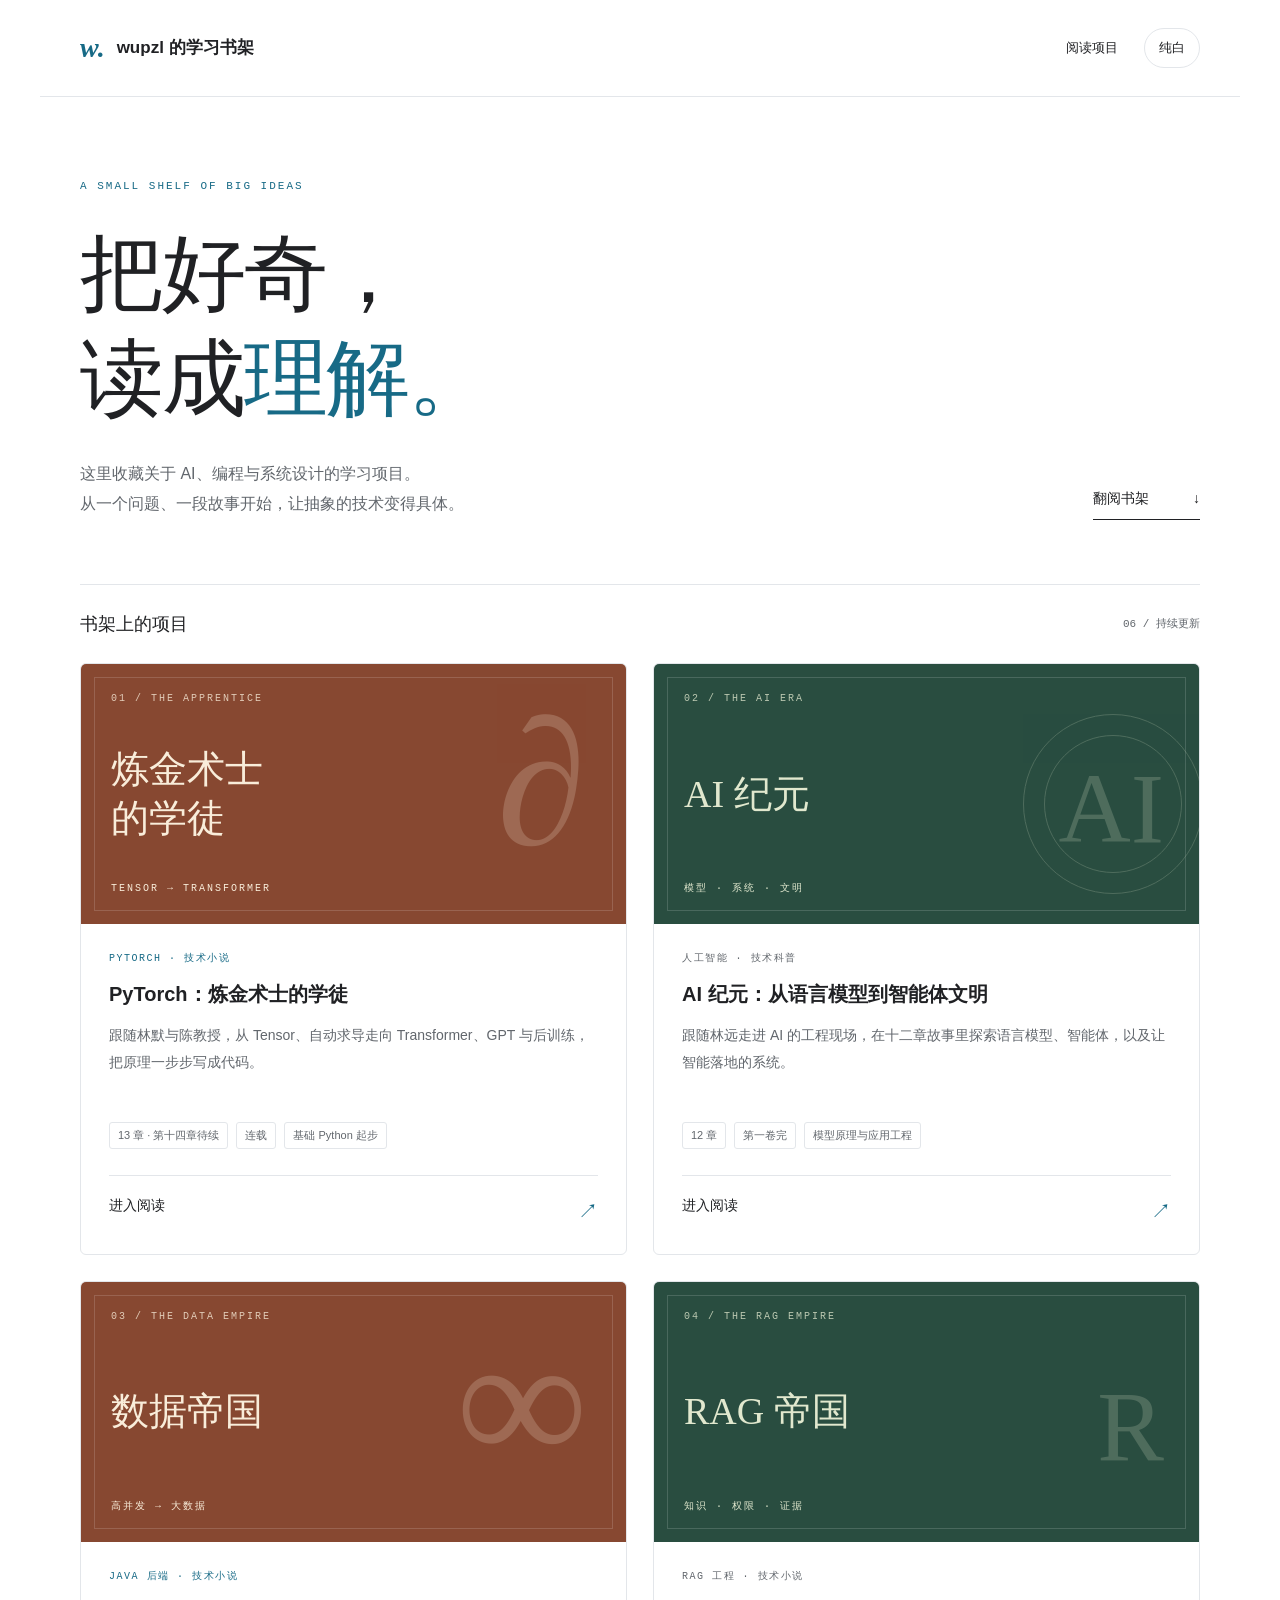
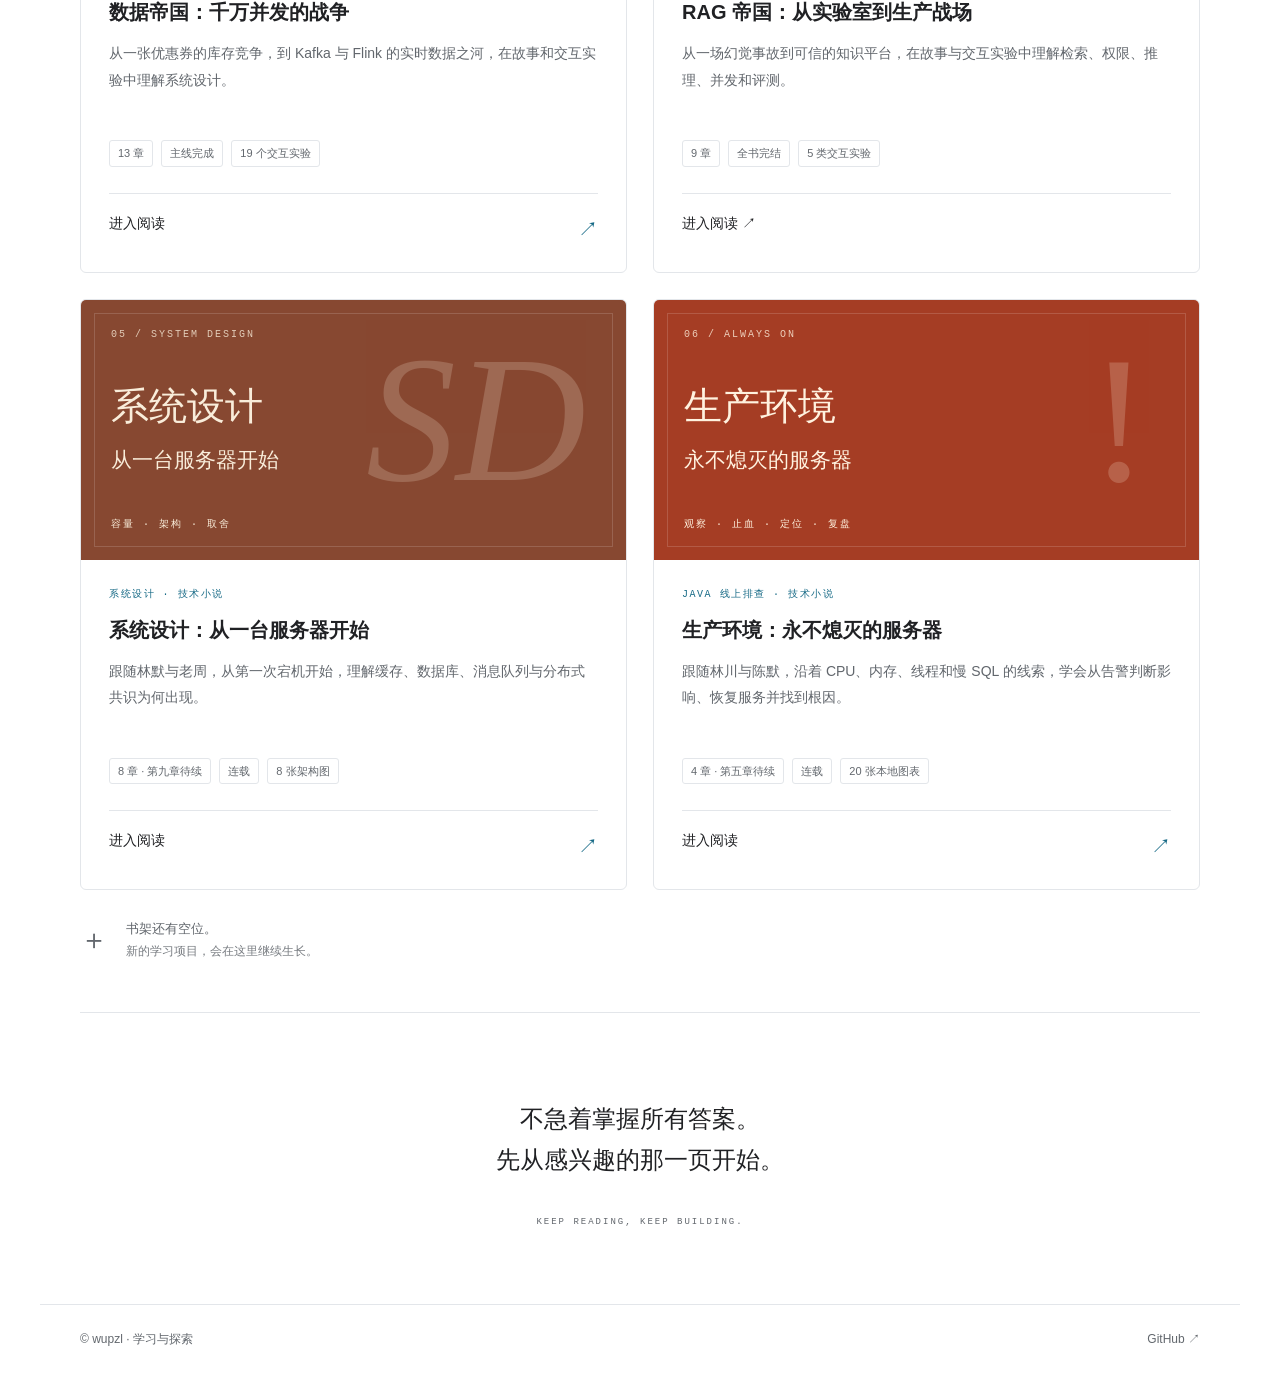
==== commit bc7ed507: "Add production troubleshooting reader to learning bookshelf navigation" ====
--- a/index.html
+++ b/index.html
@@ -12,12 +12,12 @@
 <header><a class="brand" href="/" aria-label="学习书架首页"><span class="mark" aria-hidden="true">w.</span> wupzl 的学习书架</a><nav aria-label="主导航"><a href="#projects">阅读项目</a><button id="theme" aria-label="切换深浅色主题" type="button">◐ <span>切换主题</span></button></nav></header>
 <main>
 <section class="intro"><p class="eyebrow">A SMALL SHELF OF BIG IDEAS</p><h1>把好奇，<br>读成<span>理解。</span></h1><div class="intro-bottom"><p>这里收藏关于 AI、编程与系统设计的学习项目。<br>从一个问题、一段故事开始，让抽象的技术变得具体。</p><a class="browse" href="#projects">翻阅书架 <span aria-hidden="true">↓</span></a></div></section>
-<section id="projects" aria-labelledby="projects-title"><div class="section-heading"><h2 id="projects-title">书架上的项目</h2><span>05 / 持续更新</span></div>
+<section id="projects" aria-labelledby="projects-title"><div class="section-heading"><h2 id="projects-title">书架上的项目</h2><span>06 / 持续更新</span></div>
 <div class="projects">
 <a class="project rust" href="/pytorch-apprentice/"><div class="cover" aria-hidden="true"><span class="volume">01 / THE APPRENTICE</span><strong>炼金术士<br>的学徒</strong><span class="symbol">∂</span><span class="cover-foot">TENSOR → TRANSFORMER</span></div><div class="project-copy"><p class="category">PYTORCH · 技术小说</p><h3>PyTorch：炼金术士的学徒</h3><p>跟随林默与陈教授，从 Tensor、自动求导走向 Transformer、GPT 与后训练，把原理一步步写成代码。</p><div class="tags"><span>13 章 · 第十四章待续</span><span class="project-status">连载</span><span>基础 Python 起步</span></div><span class="enter">进入阅读 <span aria-hidden="true">↗</span></span></div></a>
 <a class="project green" href="/ai-era-reader/"><div class="cover" aria-hidden="true"><span class="volume">02 / THE AI ERA</span><strong>AI 纪元</strong><span class="symbol">AI<span class="orbit"></span></span><span class="cover-foot">模型 · 系统 · 文明</span></div><div class="project-copy"><p class="category">人工智能 · 技术科普</p><h3>AI 纪元：从语言模型到智能体文明</h3><p>跟随林远走进 AI 的工程现场，在十二章故事里探索语言模型、智能体，以及让智能落地的系统。</p><div class="tags"><span>12 章</span><span class="project-status">第一卷完</span><span>模型原理与应用工程</span></div><span class="enter">进入阅读 <span aria-hidden="true">↗</span></span></div></a>
 <a class="project rust" href="/data-empire-reader/"><div class="cover" aria-hidden="true"><span class="volume">03 / THE DATA EMPIRE</span><strong>数据帝国</strong><span class="symbol">∞</span><span class="cover-foot">高并发 → 大数据</span></div><div class="project-copy"><p class="category">JAVA 后端 · 技术小说</p><h3>数据帝国：千万并发的战争</h3><p>从一张优惠券的库存竞争，到 Kafka 与 Flink 的实时数据之河，在故事和交互实验中理解系统设计。</p><div class="tags"><span>13 章</span><span class="project-status">主线完成</span><span>19 个交互实验</span></div><span class="enter">进入阅读 <span aria-hidden="true">↗</span></span></div></a>
-<a class="project green" href="/rag-empire-reader/"><div class="cover" aria-hidden="true"><span class="volume">04 / THE RAG EMPIRE</span><strong>RAG 帝国</strong><span class="symbol">R</span><span class="cover-foot">知识 · 权限 · 证据</span></div><div class="project-copy"><p class="category">RAG 工程 · 技术小说</p><h3>RAG 帝国：从实验室到生产战场</h3><p>从一场幻觉事故到可信的知识平台，在故事与交互实验中理解检索、权限、推理、并发和评测。</p><div class="tags"><span>9 章</span><span class="project-status">全书完结</span><span>5 类交互实验</span></div><span class="enter">进入阅读 ↗</span></div></a><a class="project rust" href="/system-design-reader/"><div class="cover" aria-hidden="true"><span class="volume">05 / SYSTEM DESIGN</span><strong>系统设计<span class="cover-subtitle">从一台服务器开始</span></strong><span class="symbol">SD</span><span class="cover-foot">容量 · 架构 · 取舍</span></div><div class="project-copy"><p class="category">系统设计 · 技术小说</p><h3>系统设计：从一台服务器开始</h3><p>跟随林默与老周，从第一次宕机开始，理解缓存、数据库、消息队列与分布式共识为何出现。</p><div class="tags"><span>8 章 · 第九章待续</span><span class="project-status">连载</span><span>8 张架构图</span></div><span class="enter">进入阅读 <span aria-hidden="true">↗</span></span></div></a></div><div class="shelf-note"><span aria-hidden="true">＋</span><p>书架还有空位。<br><small>新的学习项目，会在这里继续生长。</small></p></div></section>
+<a class="project green" href="/rag-empire-reader/"><div class="cover" aria-hidden="true"><span class="volume">04 / THE RAG EMPIRE</span><strong>RAG 帝国</strong><span class="symbol">R</span><span class="cover-foot">知识 · 权限 · 证据</span></div><div class="project-copy"><p class="category">RAG 工程 · 技术小说</p><h3>RAG 帝国：从实验室到生产战场</h3><p>从一场幻觉事故到可信的知识平台，在故事与交互实验中理解检索、权限、推理、并发和评测。</p><div class="tags"><span>9 章</span><span class="project-status">全书完结</span><span>5 类交互实验</span></div><span class="enter">进入阅读 ↗</span></div></a><a class="project rust" href="/system-design-reader/"><div class="cover" aria-hidden="true"><span class="volume">05 / SYSTEM DESIGN</span><strong>系统设计<span class="cover-subtitle">从一台服务器开始</span></strong><span class="symbol">SD</span><span class="cover-foot">容量 · 架构 · 取舍</span></div><div class="project-copy"><p class="category">系统设计 · 技术小说</p><h3>系统设计：从一台服务器开始</h3><p>跟随林默与老周，从第一次宕机开始，理解缓存、数据库、消息队列与分布式共识为何出现。</p><div class="tags"><span>8 章 · 第九章待续</span><span class="project-status">连载</span><span>8 张架构图</span></div><span class="enter">进入阅读 <span aria-hidden="true">↗</span></span></div></a><a class="project incident" href="/online-troubleshooting-reader/"><div class="cover" aria-hidden="true"><span class="volume">06 / ALWAYS ON</span><strong>生产环境<span class="cover-subtitle">永不熄灭的服务器</span></strong><span class="symbol">!</span><span class="cover-foot">观察 · 止血 · 定位 · 复盘</span></div><div class="project-copy"><p class="category">JAVA 线上排查 · 技术小说</p><h3>生产环境：永不熄灭的服务器</h3><p>跟随林川与陈默，沿着 CPU、内存、线程和慢 SQL 的线索，学会从告警判断影响、恢复服务并找到根因。</p><div class="tags"><span>4 章 · 第五章待续</span><span class="project-status">连载</span><span>20 张本地图表</span></div><span class="enter">进入阅读 <span aria-hidden="true">↗</span></span></div></a></div><div class="shelf-note"><span aria-hidden="true">＋</span><p>书架还有空位。<br><small>新的学习项目，会在这里继续生长。</small></p></div></section>
 <section class="closing"><p>不急着掌握所有答案。<br>先从感兴趣的那一页开始。</p><span>KEEP READING, KEEP BUILDING.</span></section>
 </main><footer><span>© wupzl · 学习与探索</span><div><a href="https://github.com/wupzl">GitHub ↗</a></div></footer>
 </body></html>
--- a/bookshelf.css
+++ b/bookshelf.css
@@ -2,3 +2,5 @@
 
 :root[data-theme=white]{--bg:#fff;--paper:#fff;--ink:#202124;--text:#202124;--muted:#62676d;--line:#e3e6ea;--accent:#176a86;--soft:#f5f7f9;--code:#f6f8fa;color-scheme:light}:root[data-theme=white] body,:root[data-theme=white] header,:root[data-theme=white] aside,:root[data-theme=white] .sidebar{background:#fff;color:#202124}#theme{min-width:48px;width:auto!important}
 .cover-subtitle{display:block;font:500 21px/1.6 Georgia,SimSun,serif;margin-top:12px}
+
+.incident .cover{background:#a53d24;color:#fff2df}.incident .symbol{font-style:normal;right:50px}
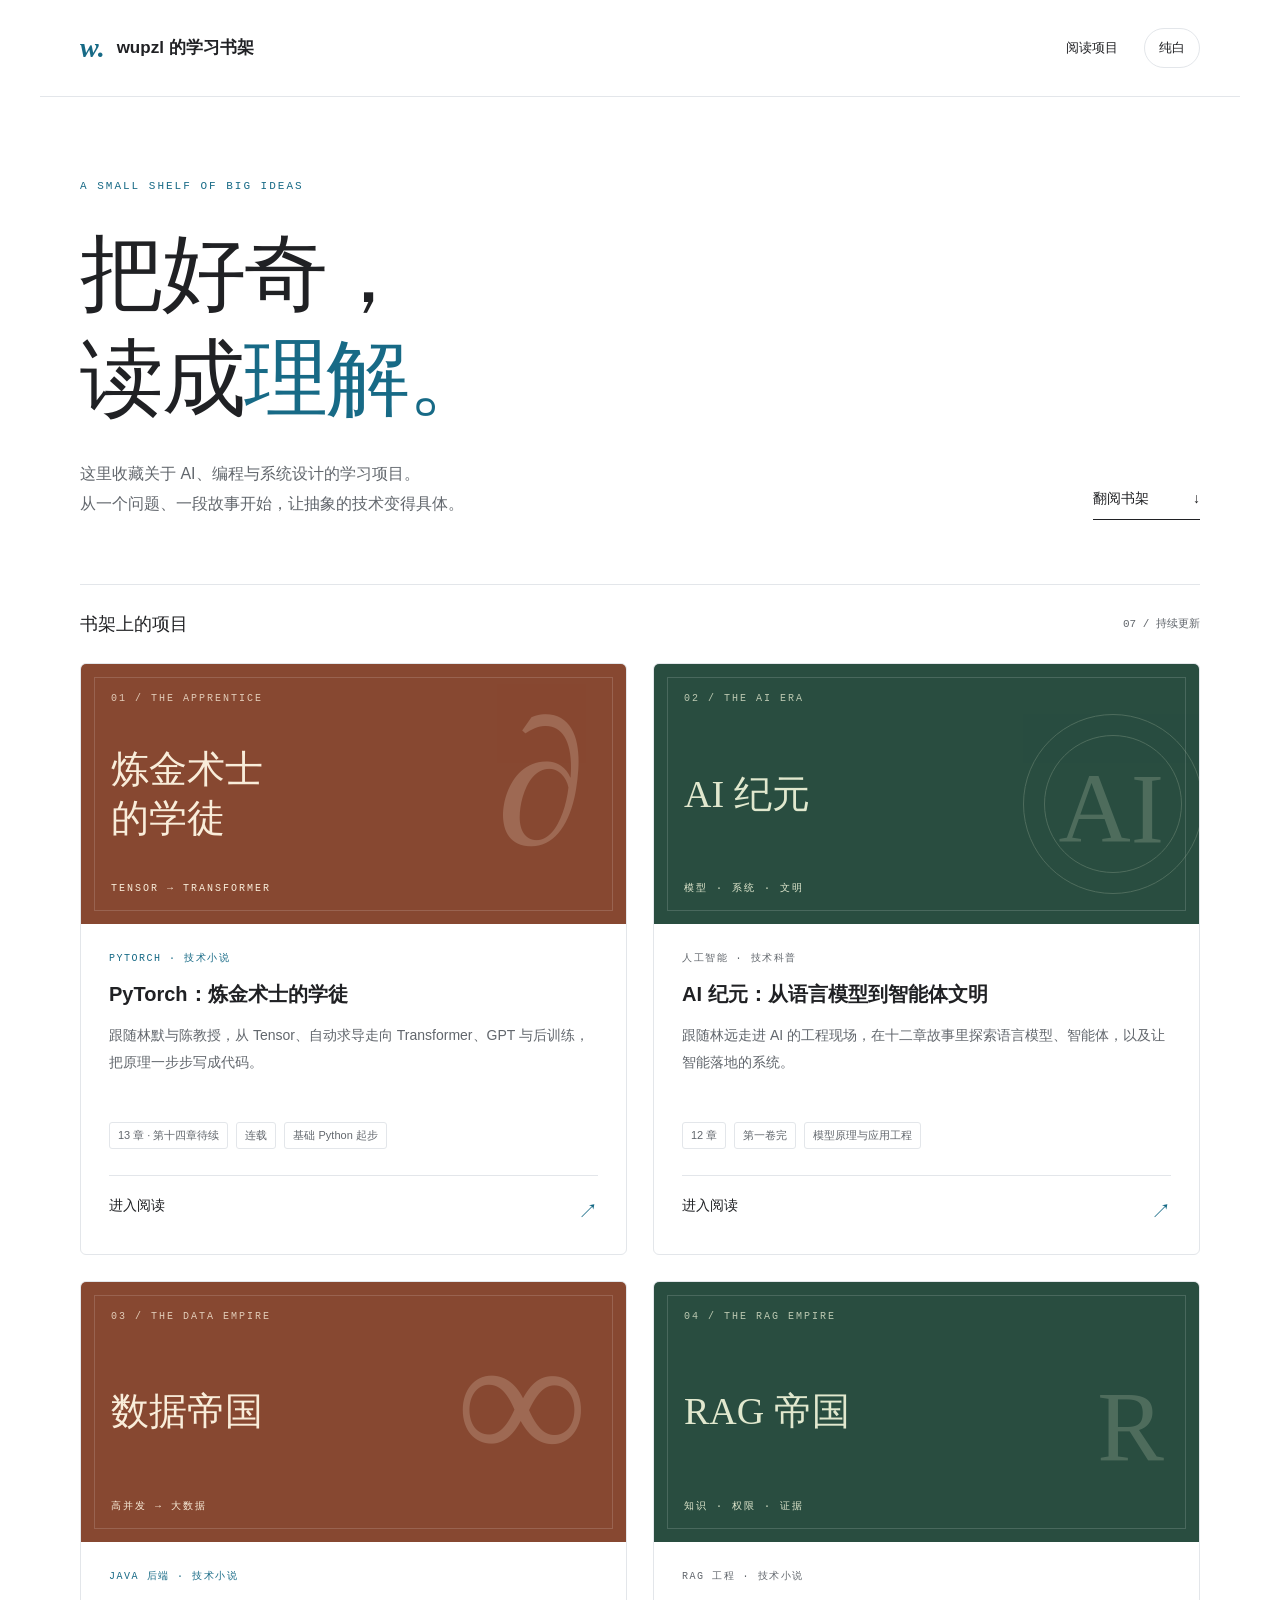
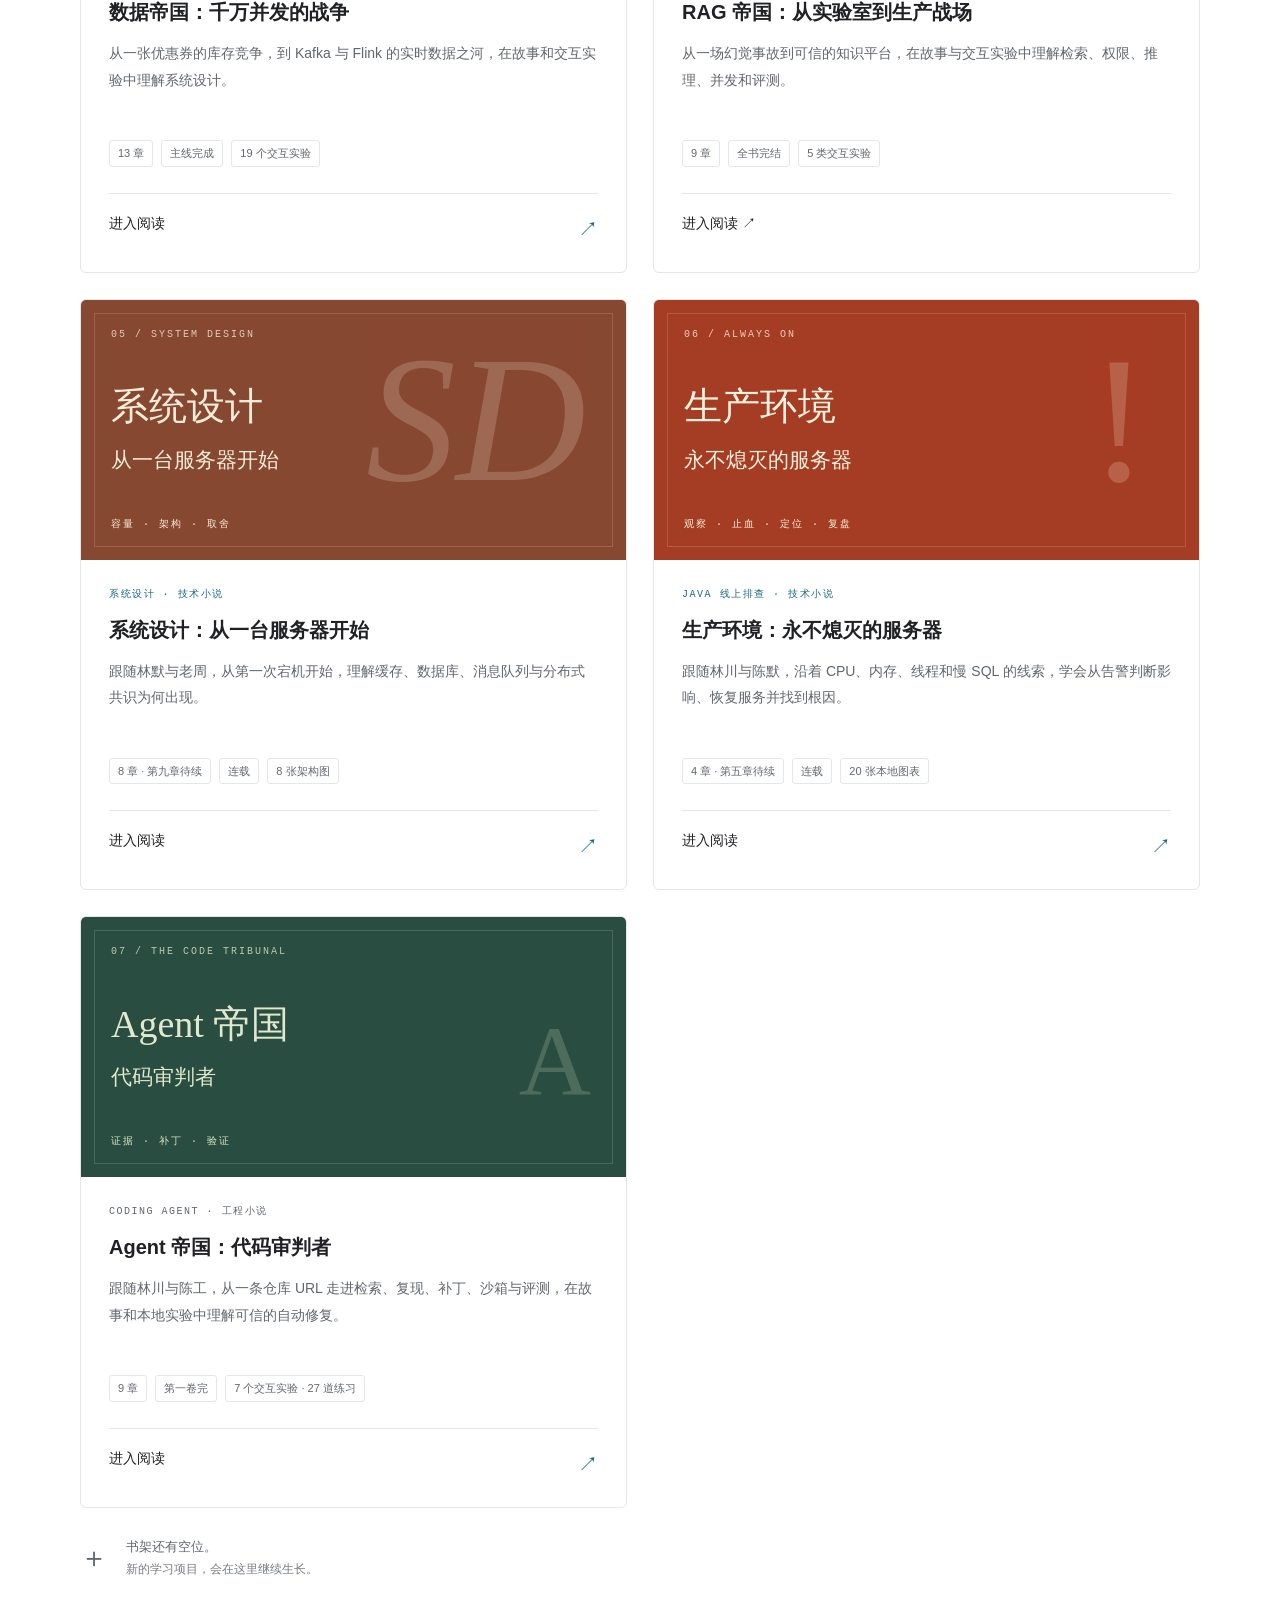
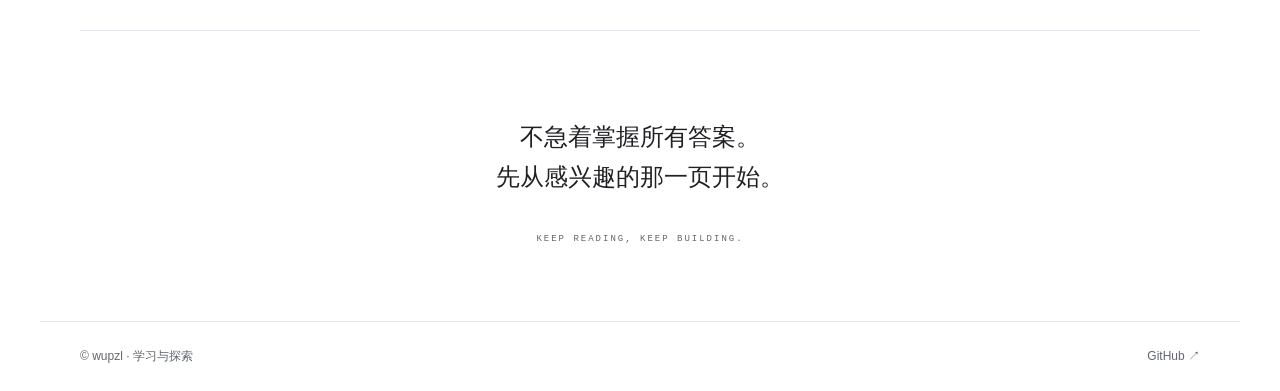
==== commit fa0714fd: "Connect Agent Empire reader to the shared learning bookshelf" ====
--- a/index.html
+++ b/index.html
@@ -12,12 +12,12 @@
 <header><a class="brand" href="/" aria-label="学习书架首页"><span class="mark" aria-hidden="true">w.</span> wupzl 的学习书架</a><nav aria-label="主导航"><a href="#projects">阅读项目</a><button id="theme" aria-label="切换深浅色主题" type="button">◐ <span>切换主题</span></button></nav></header>
 <main>
 <section class="intro"><p class="eyebrow">A SMALL SHELF OF BIG IDEAS</p><h1>把好奇，<br>读成<span>理解。</span></h1><div class="intro-bottom"><p>这里收藏关于 AI、编程与系统设计的学习项目。<br>从一个问题、一段故事开始，让抽象的技术变得具体。</p><a class="browse" href="#projects">翻阅书架 <span aria-hidden="true">↓</span></a></div></section>
-<section id="projects" aria-labelledby="projects-title"><div class="section-heading"><h2 id="projects-title">书架上的项目</h2><span>06 / 持续更新</span></div>
+<section id="projects" aria-labelledby="projects-title"><div class="section-heading"><h2 id="projects-title">书架上的项目</h2><span>07 / 持续更新</span></div>
 <div class="projects">
 <a class="project rust" href="/pytorch-apprentice/"><div class="cover" aria-hidden="true"><span class="volume">01 / THE APPRENTICE</span><strong>炼金术士<br>的学徒</strong><span class="symbol">∂</span><span class="cover-foot">TENSOR → TRANSFORMER</span></div><div class="project-copy"><p class="category">PYTORCH · 技术小说</p><h3>PyTorch：炼金术士的学徒</h3><p>跟随林默与陈教授，从 Tensor、自动求导走向 Transformer、GPT 与后训练，把原理一步步写成代码。</p><div class="tags"><span>13 章 · 第十四章待续</span><span class="project-status">连载</span><span>基础 Python 起步</span></div><span class="enter">进入阅读 <span aria-hidden="true">↗</span></span></div></a>
 <a class="project green" href="/ai-era-reader/"><div class="cover" aria-hidden="true"><span class="volume">02 / THE AI ERA</span><strong>AI 纪元</strong><span class="symbol">AI<span class="orbit"></span></span><span class="cover-foot">模型 · 系统 · 文明</span></div><div class="project-copy"><p class="category">人工智能 · 技术科普</p><h3>AI 纪元：从语言模型到智能体文明</h3><p>跟随林远走进 AI 的工程现场，在十二章故事里探索语言模型、智能体，以及让智能落地的系统。</p><div class="tags"><span>12 章</span><span class="project-status">第一卷完</span><span>模型原理与应用工程</span></div><span class="enter">进入阅读 <span aria-hidden="true">↗</span></span></div></a>
 <a class="project rust" href="/data-empire-reader/"><div class="cover" aria-hidden="true"><span class="volume">03 / THE DATA EMPIRE</span><strong>数据帝国</strong><span class="symbol">∞</span><span class="cover-foot">高并发 → 大数据</span></div><div class="project-copy"><p class="category">JAVA 后端 · 技术小说</p><h3>数据帝国：千万并发的战争</h3><p>从一张优惠券的库存竞争，到 Kafka 与 Flink 的实时数据之河，在故事和交互实验中理解系统设计。</p><div class="tags"><span>13 章</span><span class="project-status">主线完成</span><span>19 个交互实验</span></div><span class="enter">进入阅读 <span aria-hidden="true">↗</span></span></div></a>
-<a class="project green" href="/rag-empire-reader/"><div class="cover" aria-hidden="true"><span class="volume">04 / THE RAG EMPIRE</span><strong>RAG 帝国</strong><span class="symbol">R</span><span class="cover-foot">知识 · 权限 · 证据</span></div><div class="project-copy"><p class="category">RAG 工程 · 技术小说</p><h3>RAG 帝国：从实验室到生产战场</h3><p>从一场幻觉事故到可信的知识平台，在故事与交互实验中理解检索、权限、推理、并发和评测。</p><div class="tags"><span>9 章</span><span class="project-status">全书完结</span><span>5 类交互实验</span></div><span class="enter">进入阅读 ↗</span></div></a><a class="project rust" href="/system-design-reader/"><div class="cover" aria-hidden="true"><span class="volume">05 / SYSTEM DESIGN</span><strong>系统设计<span class="cover-subtitle">从一台服务器开始</span></strong><span class="symbol">SD</span><span class="cover-foot">容量 · 架构 · 取舍</span></div><div class="project-copy"><p class="category">系统设计 · 技术小说</p><h3>系统设计：从一台服务器开始</h3><p>跟随林默与老周，从第一次宕机开始，理解缓存、数据库、消息队列与分布式共识为何出现。</p><div class="tags"><span>8 章 · 第九章待续</span><span class="project-status">连载</span><span>8 张架构图</span></div><span class="enter">进入阅读 <span aria-hidden="true">↗</span></span></div></a><a class="project incident" href="/online-troubleshooting-reader/"><div class="cover" aria-hidden="true"><span class="volume">06 / ALWAYS ON</span><strong>生产环境<span class="cover-subtitle">永不熄灭的服务器</span></strong><span class="symbol">!</span><span class="cover-foot">观察 · 止血 · 定位 · 复盘</span></div><div class="project-copy"><p class="category">JAVA 线上排查 · 技术小说</p><h3>生产环境：永不熄灭的服务器</h3><p>跟随林川与陈默，沿着 CPU、内存、线程和慢 SQL 的线索，学会从告警判断影响、恢复服务并找到根因。</p><div class="tags"><span>4 章 · 第五章待续</span><span class="project-status">连载</span><span>20 张本地图表</span></div><span class="enter">进入阅读 <span aria-hidden="true">↗</span></span></div></a></div><div class="shelf-note"><span aria-hidden="true">＋</span><p>书架还有空位。<br><small>新的学习项目，会在这里继续生长。</small></p></div></section>
+<a class="project green" href="/rag-empire-reader/"><div class="cover" aria-hidden="true"><span class="volume">04 / THE RAG EMPIRE</span><strong>RAG 帝国</strong><span class="symbol">R</span><span class="cover-foot">知识 · 权限 · 证据</span></div><div class="project-copy"><p class="category">RAG 工程 · 技术小说</p><h3>RAG 帝国：从实验室到生产战场</h3><p>从一场幻觉事故到可信的知识平台，在故事与交互实验中理解检索、权限、推理、并发和评测。</p><div class="tags"><span>9 章</span><span class="project-status">全书完结</span><span>5 类交互实验</span></div><span class="enter">进入阅读 ↗</span></div></a><a class="project rust" href="/system-design-reader/"><div class="cover" aria-hidden="true"><span class="volume">05 / SYSTEM DESIGN</span><strong>系统设计<span class="cover-subtitle">从一台服务器开始</span></strong><span class="symbol">SD</span><span class="cover-foot">容量 · 架构 · 取舍</span></div><div class="project-copy"><p class="category">系统设计 · 技术小说</p><h3>系统设计：从一台服务器开始</h3><p>跟随林默与老周，从第一次宕机开始，理解缓存、数据库、消息队列与分布式共识为何出现。</p><div class="tags"><span>8 章 · 第九章待续</span><span class="project-status">连载</span><span>8 张架构图</span></div><span class="enter">进入阅读 <span aria-hidden="true">↗</span></span></div></a><a class="project incident" href="/online-troubleshooting-reader/"><div class="cover" aria-hidden="true"><span class="volume">06 / ALWAYS ON</span><strong>生产环境<span class="cover-subtitle">永不熄灭的服务器</span></strong><span class="symbol">!</span><span class="cover-foot">观察 · 止血 · 定位 · 复盘</span></div><div class="project-copy"><p class="category">JAVA 线上排查 · 技术小说</p><h3>生产环境：永不熄灭的服务器</h3><p>跟随林川与陈默，沿着 CPU、内存、线程和慢 SQL 的线索，学会从告警判断影响、恢复服务并找到根因。</p><div class="tags"><span>4 章 · 第五章待续</span><span class="project-status">连载</span><span>20 张本地图表</span></div><span class="enter">进入阅读 <span aria-hidden="true">↗</span></span></div></a><a class="project green" href="/coding-agent-reader/"><div class="cover" aria-hidden="true"><span class="volume">07 / THE CODE TRIBUNAL</span><strong>Agent 帝国<span class="cover-subtitle">代码审判者</span></strong><span class="symbol">A</span><span class="cover-foot">证据 · 补丁 · 验证</span></div><div class="project-copy"><p class="category">CODING AGENT · 工程小说</p><h3>Agent 帝国：代码审判者</h3><p>跟随林川与陈工，从一条仓库 URL 走进检索、复现、补丁、沙箱与评测，在故事和本地实验中理解可信的自动修复。</p><div class="tags"><span>9 章</span><span class="project-status">第一卷完</span><span>7 个交互实验 · 27 道练习</span></div><span class="enter">进入阅读 <span aria-hidden="true">↗</span></span></div></a></div><div class="shelf-note"><span aria-hidden="true">＋</span><p>书架还有空位。<br><small>新的学习项目，会在这里继续生长。</small></p></div></section>
 <section class="closing"><p>不急着掌握所有答案。<br>先从感兴趣的那一页开始。</p><span>KEEP READING, KEEP BUILDING.</span></section>
 </main><footer><span>© wupzl · 学习与探索</span><div><a href="https://github.com/wupzl">GitHub ↗</a></div></footer>
 </body></html>
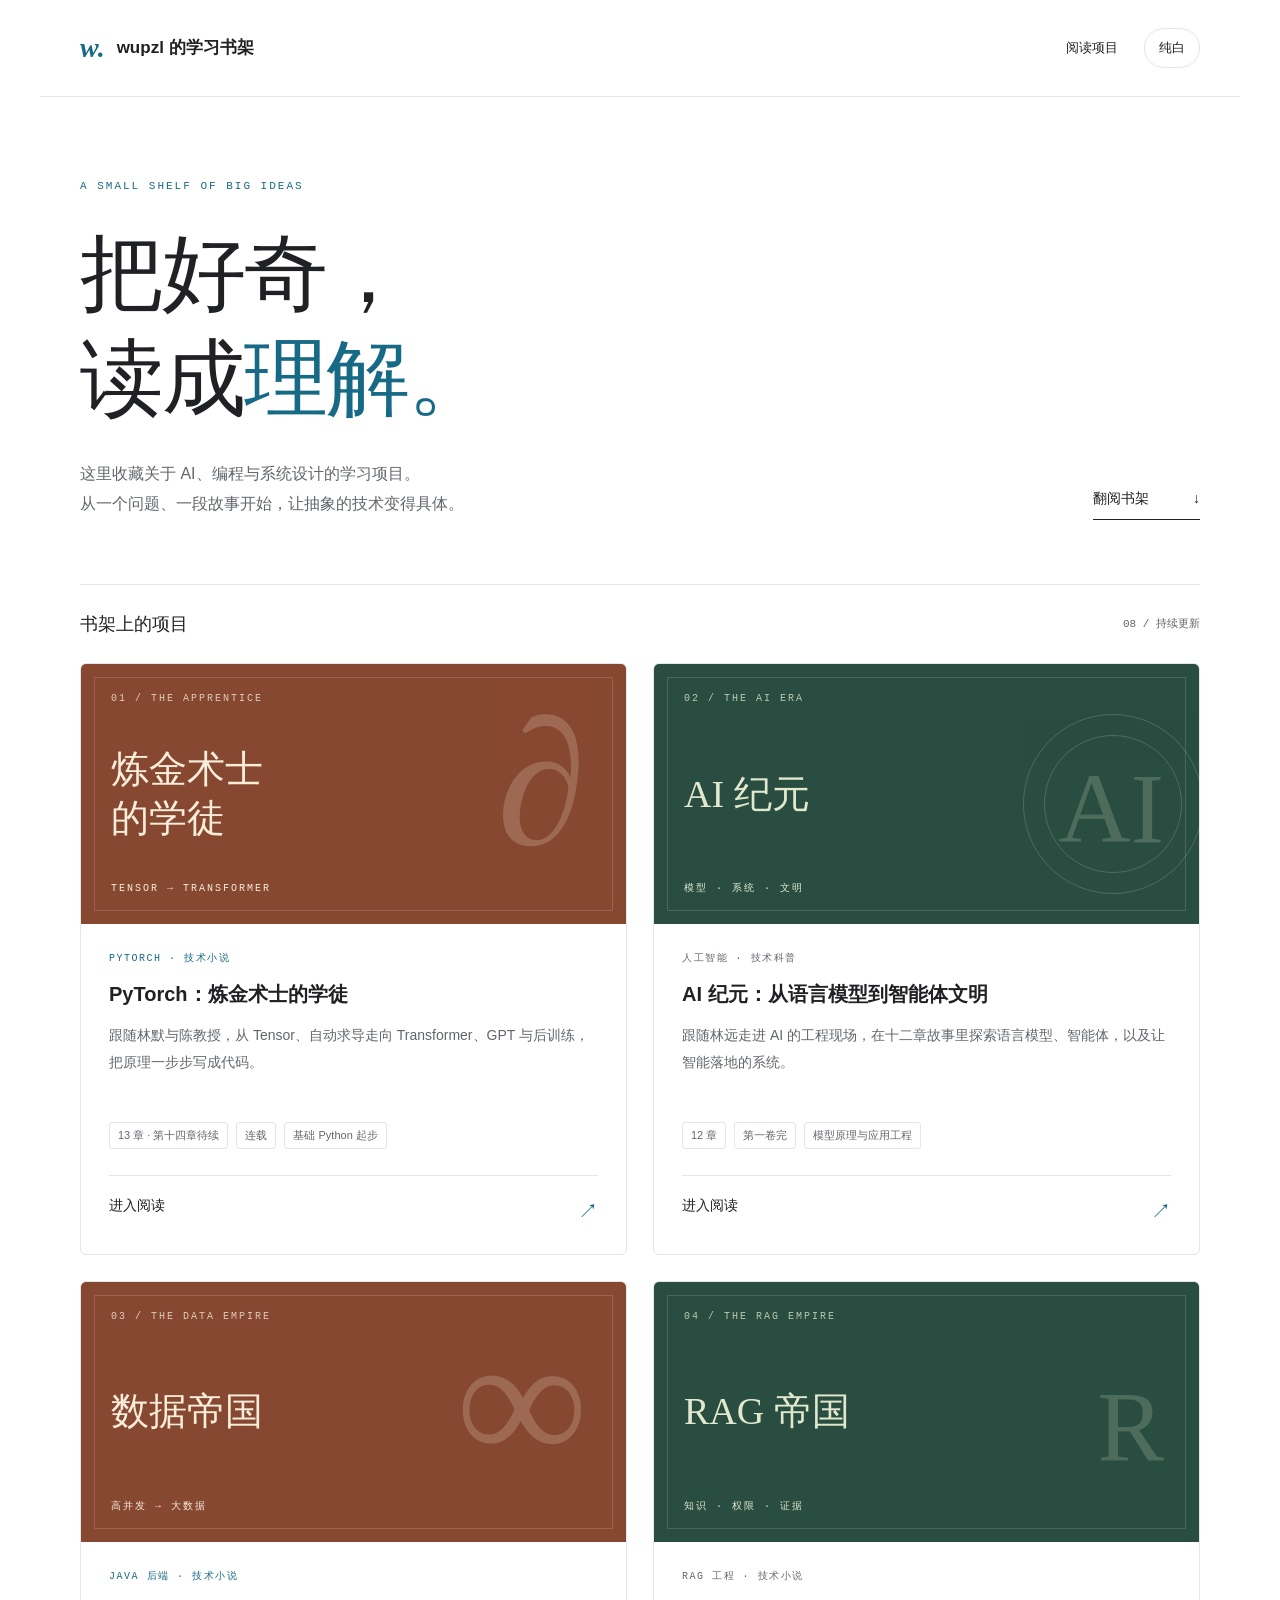
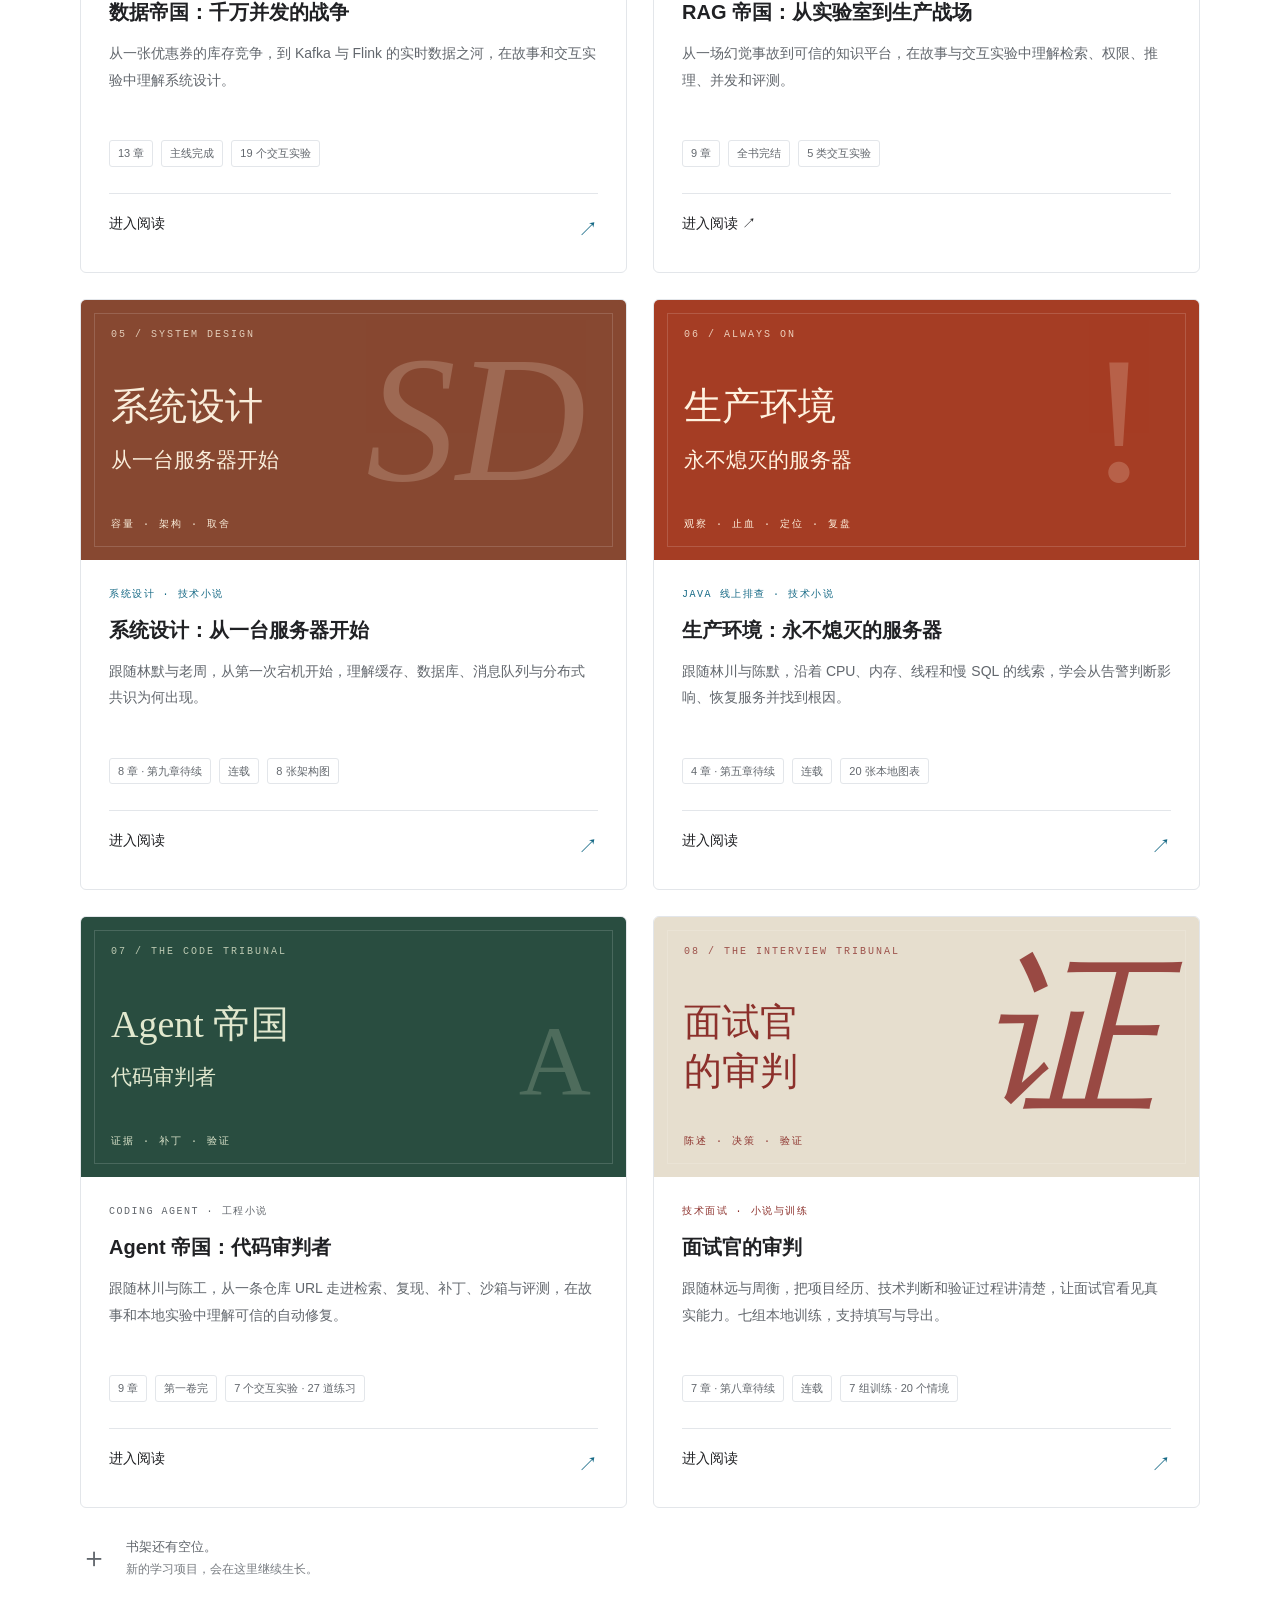
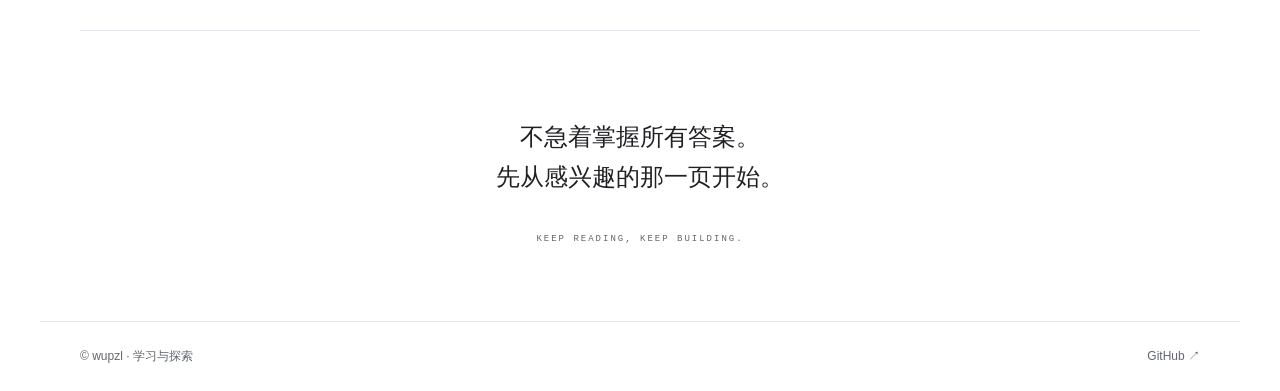
==== commit f516bde2: "Connect Interview Tribunal to the learning bookshelf and reader navigation" ====
--- a/index.html
+++ b/index.html
@@ -12,12 +12,12 @@
 <header><a class="brand" href="/" aria-label="学习书架首页"><span class="mark" aria-hidden="true">w.</span> wupzl 的学习书架</a><nav aria-label="主导航"><a href="#projects">阅读项目</a><button id="theme" aria-label="切换深浅色主题" type="button">◐ <span>切换主题</span></button></nav></header>
 <main>
 <section class="intro"><p class="eyebrow">A SMALL SHELF OF BIG IDEAS</p><h1>把好奇，<br>读成<span>理解。</span></h1><div class="intro-bottom"><p>这里收藏关于 AI、编程与系统设计的学习项目。<br>从一个问题、一段故事开始，让抽象的技术变得具体。</p><a class="browse" href="#projects">翻阅书架 <span aria-hidden="true">↓</span></a></div></section>
-<section id="projects" aria-labelledby="projects-title"><div class="section-heading"><h2 id="projects-title">书架上的项目</h2><span>07 / 持续更新</span></div>
+<section id="projects" aria-labelledby="projects-title"><div class="section-heading"><h2 id="projects-title">书架上的项目</h2><span>08 / 持续更新</span></div>
 <div class="projects">
 <a class="project rust" href="/pytorch-apprentice/"><div class="cover" aria-hidden="true"><span class="volume">01 / THE APPRENTICE</span><strong>炼金术士<br>的学徒</strong><span class="symbol">∂</span><span class="cover-foot">TENSOR → TRANSFORMER</span></div><div class="project-copy"><p class="category">PYTORCH · 技术小说</p><h3>PyTorch：炼金术士的学徒</h3><p>跟随林默与陈教授，从 Tensor、自动求导走向 Transformer、GPT 与后训练，把原理一步步写成代码。</p><div class="tags"><span>13 章 · 第十四章待续</span><span class="project-status">连载</span><span>基础 Python 起步</span></div><span class="enter">进入阅读 <span aria-hidden="true">↗</span></span></div></a>
 <a class="project green" href="/ai-era-reader/"><div class="cover" aria-hidden="true"><span class="volume">02 / THE AI ERA</span><strong>AI 纪元</strong><span class="symbol">AI<span class="orbit"></span></span><span class="cover-foot">模型 · 系统 · 文明</span></div><div class="project-copy"><p class="category">人工智能 · 技术科普</p><h3>AI 纪元：从语言模型到智能体文明</h3><p>跟随林远走进 AI 的工程现场，在十二章故事里探索语言模型、智能体，以及让智能落地的系统。</p><div class="tags"><span>12 章</span><span class="project-status">第一卷完</span><span>模型原理与应用工程</span></div><span class="enter">进入阅读 <span aria-hidden="true">↗</span></span></div></a>
 <a class="project rust" href="/data-empire-reader/"><div class="cover" aria-hidden="true"><span class="volume">03 / THE DATA EMPIRE</span><strong>数据帝国</strong><span class="symbol">∞</span><span class="cover-foot">高并发 → 大数据</span></div><div class="project-copy"><p class="category">JAVA 后端 · 技术小说</p><h3>数据帝国：千万并发的战争</h3><p>从一张优惠券的库存竞争，到 Kafka 与 Flink 的实时数据之河，在故事和交互实验中理解系统设计。</p><div class="tags"><span>13 章</span><span class="project-status">主线完成</span><span>19 个交互实验</span></div><span class="enter">进入阅读 <span aria-hidden="true">↗</span></span></div></a>
-<a class="project green" href="/rag-empire-reader/"><div class="cover" aria-hidden="true"><span class="volume">04 / THE RAG EMPIRE</span><strong>RAG 帝国</strong><span class="symbol">R</span><span class="cover-foot">知识 · 权限 · 证据</span></div><div class="project-copy"><p class="category">RAG 工程 · 技术小说</p><h3>RAG 帝国：从实验室到生产战场</h3><p>从一场幻觉事故到可信的知识平台，在故事与交互实验中理解检索、权限、推理、并发和评测。</p><div class="tags"><span>9 章</span><span class="project-status">全书完结</span><span>5 类交互实验</span></div><span class="enter">进入阅读 ↗</span></div></a><a class="project rust" href="/system-design-reader/"><div class="cover" aria-hidden="true"><span class="volume">05 / SYSTEM DESIGN</span><strong>系统设计<span class="cover-subtitle">从一台服务器开始</span></strong><span class="symbol">SD</span><span class="cover-foot">容量 · 架构 · 取舍</span></div><div class="project-copy"><p class="category">系统设计 · 技术小说</p><h3>系统设计：从一台服务器开始</h3><p>跟随林默与老周，从第一次宕机开始，理解缓存、数据库、消息队列与分布式共识为何出现。</p><div class="tags"><span>8 章 · 第九章待续</span><span class="project-status">连载</span><span>8 张架构图</span></div><span class="enter">进入阅读 <span aria-hidden="true">↗</span></span></div></a><a class="project incident" href="/online-troubleshooting-reader/"><div class="cover" aria-hidden="true"><span class="volume">06 / ALWAYS ON</span><strong>生产环境<span class="cover-subtitle">永不熄灭的服务器</span></strong><span class="symbol">!</span><span class="cover-foot">观察 · 止血 · 定位 · 复盘</span></div><div class="project-copy"><p class="category">JAVA 线上排查 · 技术小说</p><h3>生产环境：永不熄灭的服务器</h3><p>跟随林川与陈默，沿着 CPU、内存、线程和慢 SQL 的线索，学会从告警判断影响、恢复服务并找到根因。</p><div class="tags"><span>4 章 · 第五章待续</span><span class="project-status">连载</span><span>20 张本地图表</span></div><span class="enter">进入阅读 <span aria-hidden="true">↗</span></span></div></a><a class="project green" href="/coding-agent-reader/"><div class="cover" aria-hidden="true"><span class="volume">07 / THE CODE TRIBUNAL</span><strong>Agent 帝国<span class="cover-subtitle">代码审判者</span></strong><span class="symbol">A</span><span class="cover-foot">证据 · 补丁 · 验证</span></div><div class="project-copy"><p class="category">CODING AGENT · 工程小说</p><h3>Agent 帝国：代码审判者</h3><p>跟随林川与陈工，从一条仓库 URL 走进检索、复现、补丁、沙箱与评测，在故事和本地实验中理解可信的自动修复。</p><div class="tags"><span>9 章</span><span class="project-status">第一卷完</span><span>7 个交互实验 · 27 道练习</span></div><span class="enter">进入阅读 <span aria-hidden="true">↗</span></span></div></a></div><div class="shelf-note"><span aria-hidden="true">＋</span><p>书架还有空位。<br><small>新的学习项目，会在这里继续生长。</small></p></div></section>
+<a class="project green" href="/rag-empire-reader/"><div class="cover" aria-hidden="true"><span class="volume">04 / THE RAG EMPIRE</span><strong>RAG 帝国</strong><span class="symbol">R</span><span class="cover-foot">知识 · 权限 · 证据</span></div><div class="project-copy"><p class="category">RAG 工程 · 技术小说</p><h3>RAG 帝国：从实验室到生产战场</h3><p>从一场幻觉事故到可信的知识平台，在故事与交互实验中理解检索、权限、推理、并发和评测。</p><div class="tags"><span>9 章</span><span class="project-status">全书完结</span><span>5 类交互实验</span></div><span class="enter">进入阅读 ↗</span></div></a><a class="project rust" href="/system-design-reader/"><div class="cover" aria-hidden="true"><span class="volume">05 / SYSTEM DESIGN</span><strong>系统设计<span class="cover-subtitle">从一台服务器开始</span></strong><span class="symbol">SD</span><span class="cover-foot">容量 · 架构 · 取舍</span></div><div class="project-copy"><p class="category">系统设计 · 技术小说</p><h3>系统设计：从一台服务器开始</h3><p>跟随林默与老周，从第一次宕机开始，理解缓存、数据库、消息队列与分布式共识为何出现。</p><div class="tags"><span>8 章 · 第九章待续</span><span class="project-status">连载</span><span>8 张架构图</span></div><span class="enter">进入阅读 <span aria-hidden="true">↗</span></span></div></a><a class="project incident" href="/online-troubleshooting-reader/"><div class="cover" aria-hidden="true"><span class="volume">06 / ALWAYS ON</span><strong>生产环境<span class="cover-subtitle">永不熄灭的服务器</span></strong><span class="symbol">!</span><span class="cover-foot">观察 · 止血 · 定位 · 复盘</span></div><div class="project-copy"><p class="category">JAVA 线上排查 · 技术小说</p><h3>生产环境：永不熄灭的服务器</h3><p>跟随林川与陈默，沿着 CPU、内存、线程和慢 SQL 的线索，学会从告警判断影响、恢复服务并找到根因。</p><div class="tags"><span>4 章 · 第五章待续</span><span class="project-status">连载</span><span>20 张本地图表</span></div><span class="enter">进入阅读 <span aria-hidden="true">↗</span></span></div></a><a class="project green" href="/coding-agent-reader/"><div class="cover" aria-hidden="true"><span class="volume">07 / THE CODE TRIBUNAL</span><strong>Agent 帝国<span class="cover-subtitle">代码审判者</span></strong><span class="symbol">A</span><span class="cover-foot">证据 · 补丁 · 验证</span></div><div class="project-copy"><p class="category">CODING AGENT · 工程小说</p><h3>Agent 帝国：代码审判者</h3><p>跟随林川与陈工，从一条仓库 URL 走进检索、复现、补丁、沙箱与评测，在故事和本地实验中理解可信的自动修复。</p><div class="tags"><span>9 章</span><span class="project-status">第一卷完</span><span>7 个交互实验 · 27 道练习</span></div><span class="enter">进入阅读 <span aria-hidden="true">↗</span></span></div></a><a class="project tribunal" href="/interview-proof-reader/"><div class="cover" aria-hidden="true"><span class="volume">08 / THE INTERVIEW TRIBUNAL</span><strong>面试官<br>的审判</strong><span class="symbol">证</span><span class="cover-foot">陈述 · 决策 · 验证</span></div><div class="project-copy"><p class="category">技术面试 · 小说与训练</p><h3>面试官的审判</h3><p>跟随林远与周衡，把项目经历、技术判断和验证过程讲清楚，让面试官看见真实能力。七组本地训练，支持填写与导出。</p><div class="tags"><span>7 章 · 第八章待续</span><span class="project-status">连载</span><span>7 组训练 · 20 个情境</span></div><span class="enter">进入阅读 <span aria-hidden="true">↗</span></span></div></a></div><div class="shelf-note"><span aria-hidden="true">＋</span><p>书架还有空位。<br><small>新的学习项目，会在这里继续生长。</small></p></div></section>
 <section class="closing"><p>不急着掌握所有答案。<br>先从感兴趣的那一页开始。</p><span>KEEP READING, KEEP BUILDING.</span></section>
 </main><footer><span>© wupzl · 学习与探索</span><div><a href="https://github.com/wupzl">GitHub ↗</a></div></footer>
 </body></html>
--- a/bookshelf.css
+++ b/bookshelf.css
@@ -4,3 +4,6 @@
 .cover-subtitle{display:block;font:500 21px/1.6 Georgia,SimSun,serif;margin-top:12px}
 
 .incident .cover{background:#a53d24;color:#fff2df}.incident .symbol{font-style:normal;right:50px}
+
+/* 面试官的审判：纸质卷宗与暗红证据印记。 */
+.project.tribunal .cover{background:#e6dece;color:#8c302b}.project.tribunal .symbol{font-family:SimSun,serif;opacity:.85}.project.tribunal .category{color:#8c302b}html[data-theme="dark"] .project.tribunal .category{color:#e49c8e}
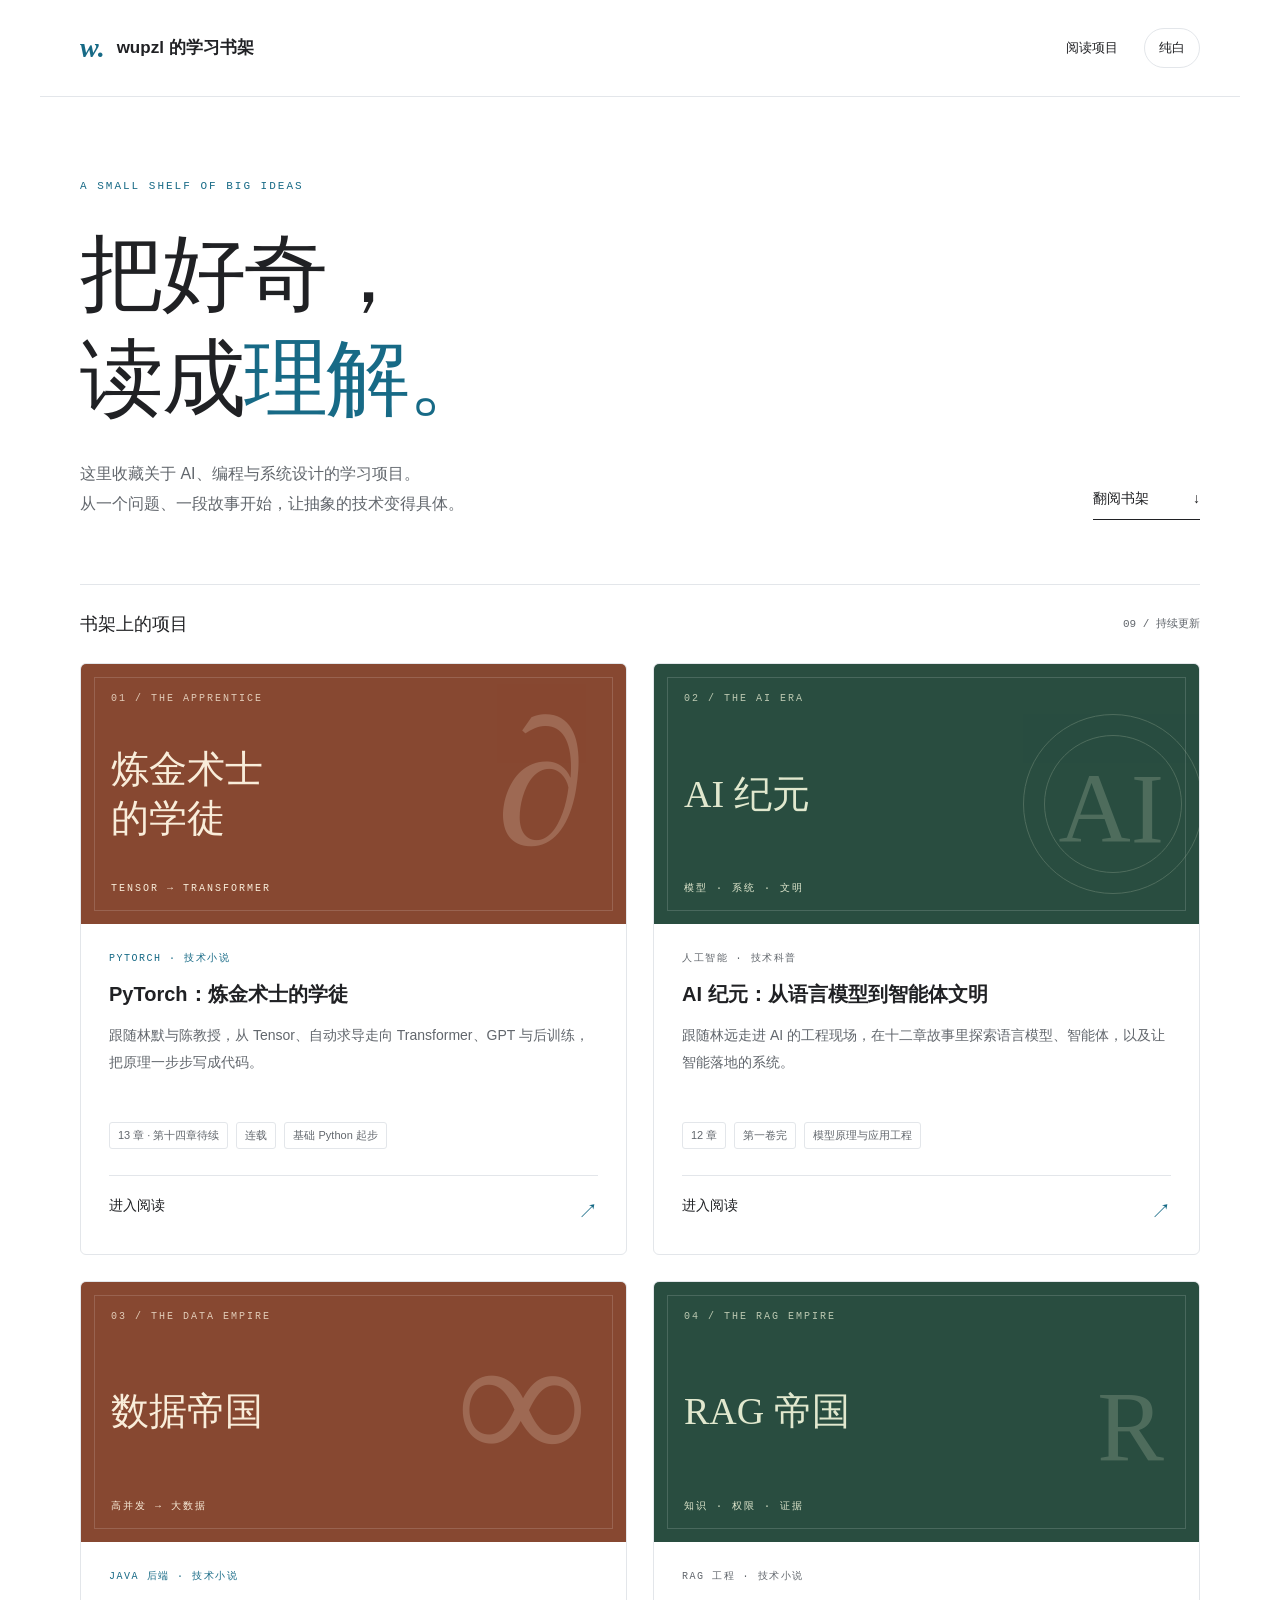
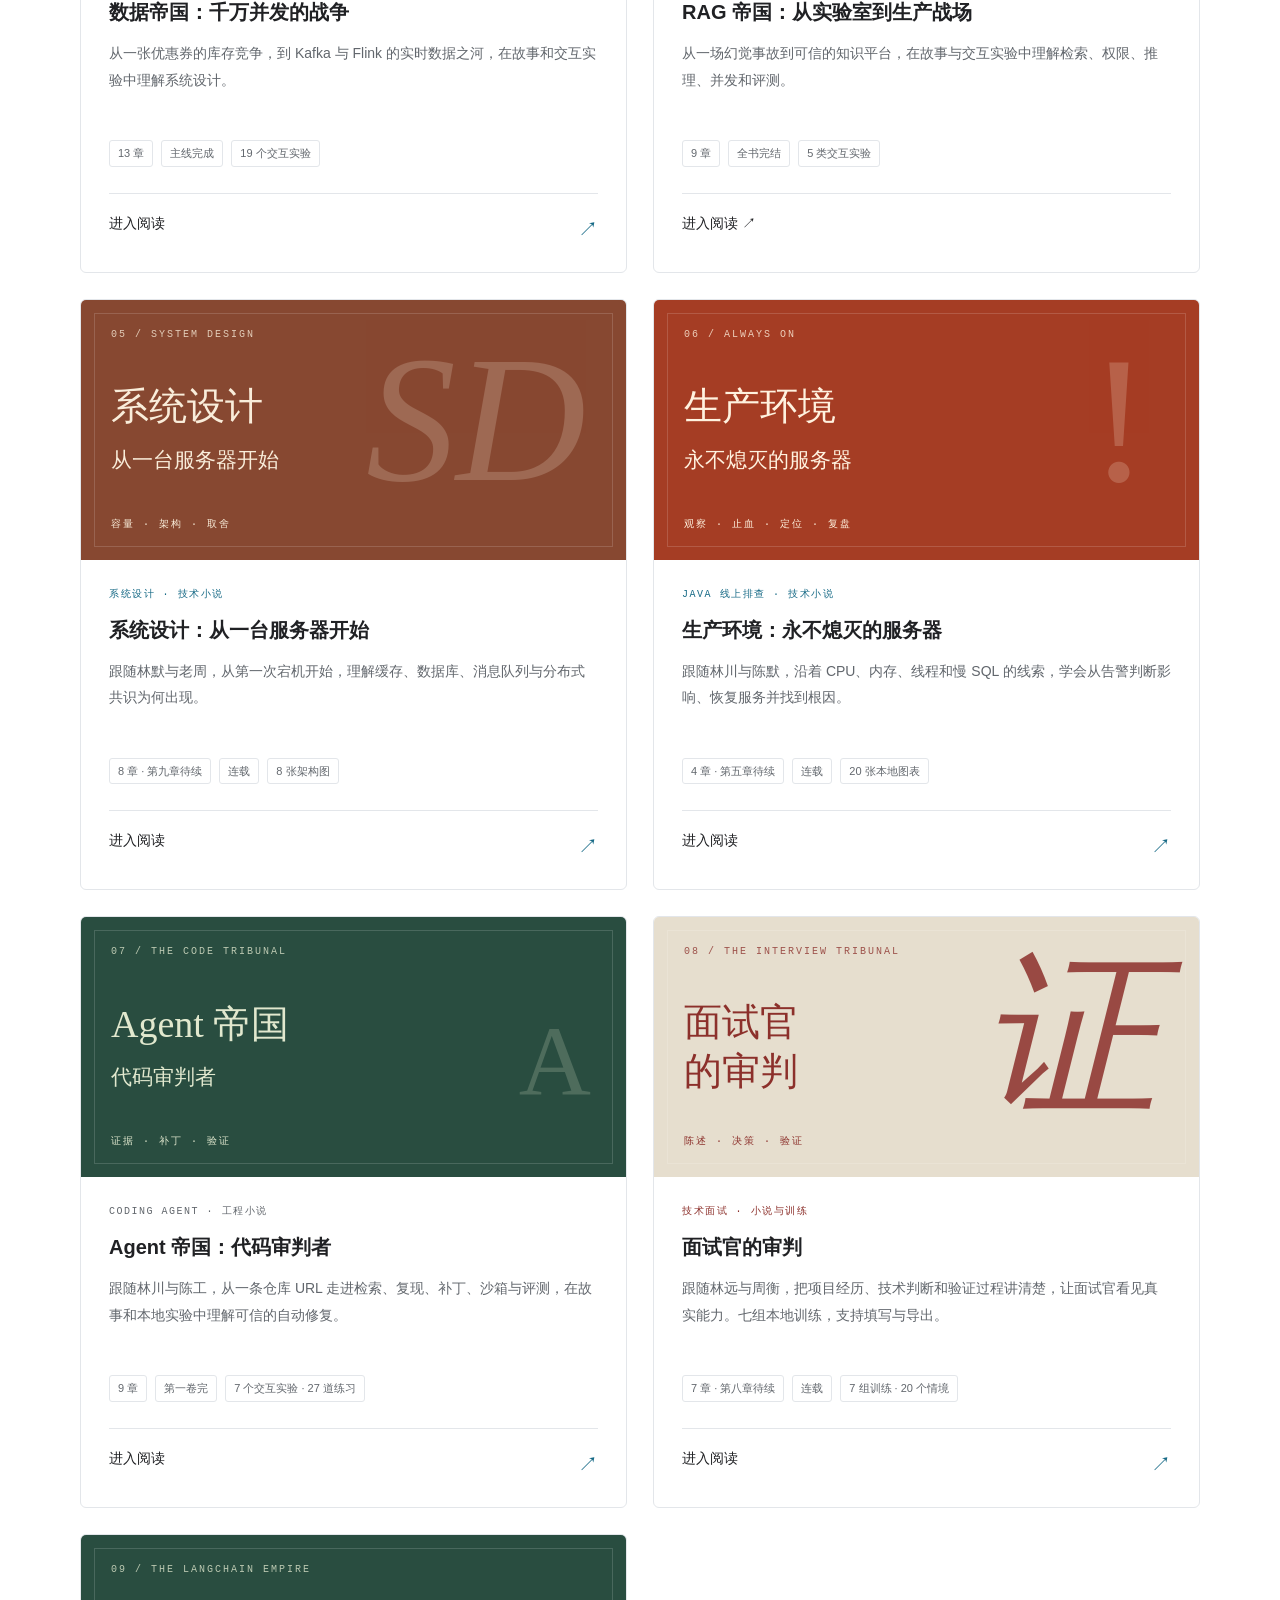
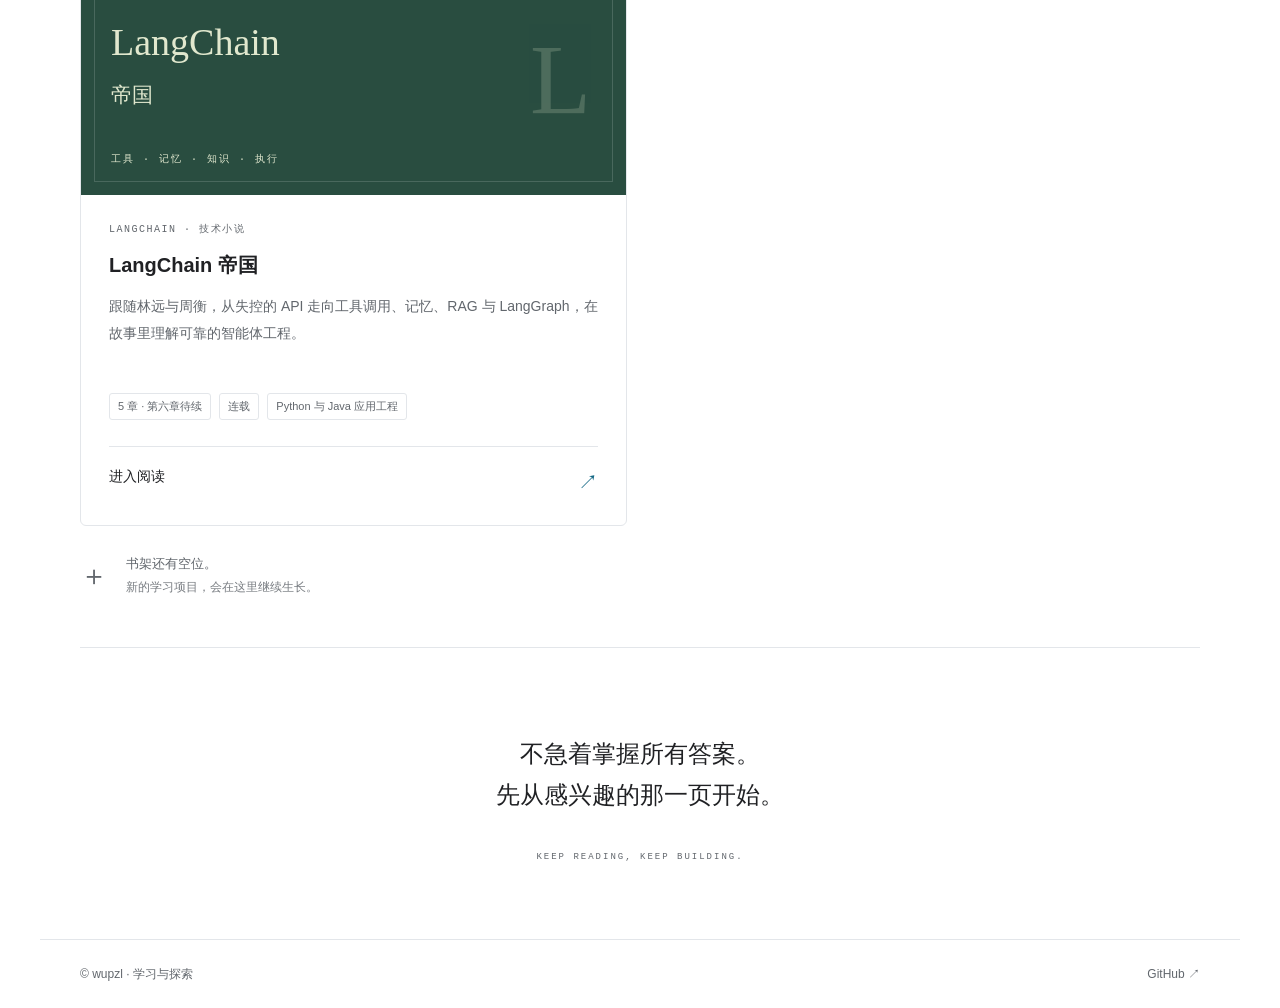
==== commit 0aaa56d4: "Connect LangChain Empire to the learning bookshelf" ====
--- a/index.html
+++ b/index.html
@@ -12,12 +12,12 @@
 <header><a class="brand" href="/" aria-label="学习书架首页"><span class="mark" aria-hidden="true">w.</span> wupzl 的学习书架</a><nav aria-label="主导航"><a href="#projects">阅读项目</a><button id="theme" aria-label="切换深浅色主题" type="button">◐ <span>切换主题</span></button></nav></header>
 <main>
 <section class="intro"><p class="eyebrow">A SMALL SHELF OF BIG IDEAS</p><h1>把好奇，<br>读成<span>理解。</span></h1><div class="intro-bottom"><p>这里收藏关于 AI、编程与系统设计的学习项目。<br>从一个问题、一段故事开始，让抽象的技术变得具体。</p><a class="browse" href="#projects">翻阅书架 <span aria-hidden="true">↓</span></a></div></section>
-<section id="projects" aria-labelledby="projects-title"><div class="section-heading"><h2 id="projects-title">书架上的项目</h2><span>08 / 持续更新</span></div>
+<section id="projects" aria-labelledby="projects-title"><div class="section-heading"><h2 id="projects-title">书架上的项目</h2><span>09 / 持续更新</span></div>
 <div class="projects">
 <a class="project rust" href="/pytorch-apprentice/"><div class="cover" aria-hidden="true"><span class="volume">01 / THE APPRENTICE</span><strong>炼金术士<br>的学徒</strong><span class="symbol">∂</span><span class="cover-foot">TENSOR → TRANSFORMER</span></div><div class="project-copy"><p class="category">PYTORCH · 技术小说</p><h3>PyTorch：炼金术士的学徒</h3><p>跟随林默与陈教授，从 Tensor、自动求导走向 Transformer、GPT 与后训练，把原理一步步写成代码。</p><div class="tags"><span>13 章 · 第十四章待续</span><span class="project-status">连载</span><span>基础 Python 起步</span></div><span class="enter">进入阅读 <span aria-hidden="true">↗</span></span></div></a>
 <a class="project green" href="/ai-era-reader/"><div class="cover" aria-hidden="true"><span class="volume">02 / THE AI ERA</span><strong>AI 纪元</strong><span class="symbol">AI<span class="orbit"></span></span><span class="cover-foot">模型 · 系统 · 文明</span></div><div class="project-copy"><p class="category">人工智能 · 技术科普</p><h3>AI 纪元：从语言模型到智能体文明</h3><p>跟随林远走进 AI 的工程现场，在十二章故事里探索语言模型、智能体，以及让智能落地的系统。</p><div class="tags"><span>12 章</span><span class="project-status">第一卷完</span><span>模型原理与应用工程</span></div><span class="enter">进入阅读 <span aria-hidden="true">↗</span></span></div></a>
 <a class="project rust" href="/data-empire-reader/"><div class="cover" aria-hidden="true"><span class="volume">03 / THE DATA EMPIRE</span><strong>数据帝国</strong><span class="symbol">∞</span><span class="cover-foot">高并发 → 大数据</span></div><div class="project-copy"><p class="category">JAVA 后端 · 技术小说</p><h3>数据帝国：千万并发的战争</h3><p>从一张优惠券的库存竞争，到 Kafka 与 Flink 的实时数据之河，在故事和交互实验中理解系统设计。</p><div class="tags"><span>13 章</span><span class="project-status">主线完成</span><span>19 个交互实验</span></div><span class="enter">进入阅读 <span aria-hidden="true">↗</span></span></div></a>
-<a class="project green" href="/rag-empire-reader/"><div class="cover" aria-hidden="true"><span class="volume">04 / THE RAG EMPIRE</span><strong>RAG 帝国</strong><span class="symbol">R</span><span class="cover-foot">知识 · 权限 · 证据</span></div><div class="project-copy"><p class="category">RAG 工程 · 技术小说</p><h3>RAG 帝国：从实验室到生产战场</h3><p>从一场幻觉事故到可信的知识平台，在故事与交互实验中理解检索、权限、推理、并发和评测。</p><div class="tags"><span>9 章</span><span class="project-status">全书完结</span><span>5 类交互实验</span></div><span class="enter">进入阅读 ↗</span></div></a><a class="project rust" href="/system-design-reader/"><div class="cover" aria-hidden="true"><span class="volume">05 / SYSTEM DESIGN</span><strong>系统设计<span class="cover-subtitle">从一台服务器开始</span></strong><span class="symbol">SD</span><span class="cover-foot">容量 · 架构 · 取舍</span></div><div class="project-copy"><p class="category">系统设计 · 技术小说</p><h3>系统设计：从一台服务器开始</h3><p>跟随林默与老周，从第一次宕机开始，理解缓存、数据库、消息队列与分布式共识为何出现。</p><div class="tags"><span>8 章 · 第九章待续</span><span class="project-status">连载</span><span>8 张架构图</span></div><span class="enter">进入阅读 <span aria-hidden="true">↗</span></span></div></a><a class="project incident" href="/online-troubleshooting-reader/"><div class="cover" aria-hidden="true"><span class="volume">06 / ALWAYS ON</span><strong>生产环境<span class="cover-subtitle">永不熄灭的服务器</span></strong><span class="symbol">!</span><span class="cover-foot">观察 · 止血 · 定位 · 复盘</span></div><div class="project-copy"><p class="category">JAVA 线上排查 · 技术小说</p><h3>生产环境：永不熄灭的服务器</h3><p>跟随林川与陈默，沿着 CPU、内存、线程和慢 SQL 的线索，学会从告警判断影响、恢复服务并找到根因。</p><div class="tags"><span>4 章 · 第五章待续</span><span class="project-status">连载</span><span>20 张本地图表</span></div><span class="enter">进入阅读 <span aria-hidden="true">↗</span></span></div></a><a class="project green" href="/coding-agent-reader/"><div class="cover" aria-hidden="true"><span class="volume">07 / THE CODE TRIBUNAL</span><strong>Agent 帝国<span class="cover-subtitle">代码审判者</span></strong><span class="symbol">A</span><span class="cover-foot">证据 · 补丁 · 验证</span></div><div class="project-copy"><p class="category">CODING AGENT · 工程小说</p><h3>Agent 帝国：代码审判者</h3><p>跟随林川与陈工，从一条仓库 URL 走进检索、复现、补丁、沙箱与评测，在故事和本地实验中理解可信的自动修复。</p><div class="tags"><span>9 章</span><span class="project-status">第一卷完</span><span>7 个交互实验 · 27 道练习</span></div><span class="enter">进入阅读 <span aria-hidden="true">↗</span></span></div></a><a class="project tribunal" href="/interview-proof-reader/"><div class="cover" aria-hidden="true"><span class="volume">08 / THE INTERVIEW TRIBUNAL</span><strong>面试官<br>的审判</strong><span class="symbol">证</span><span class="cover-foot">陈述 · 决策 · 验证</span></div><div class="project-copy"><p class="category">技术面试 · 小说与训练</p><h3>面试官的审判</h3><p>跟随林远与周衡，把项目经历、技术判断和验证过程讲清楚，让面试官看见真实能力。七组本地训练，支持填写与导出。</p><div class="tags"><span>7 章 · 第八章待续</span><span class="project-status">连载</span><span>7 组训练 · 20 个情境</span></div><span class="enter">进入阅读 <span aria-hidden="true">↗</span></span></div></a></div><div class="shelf-note"><span aria-hidden="true">＋</span><p>书架还有空位。<br><small>新的学习项目，会在这里继续生长。</small></p></div></section>
+<a class="project green" href="/rag-empire-reader/"><div class="cover" aria-hidden="true"><span class="volume">04 / THE RAG EMPIRE</span><strong>RAG 帝国</strong><span class="symbol">R</span><span class="cover-foot">知识 · 权限 · 证据</span></div><div class="project-copy"><p class="category">RAG 工程 · 技术小说</p><h3>RAG 帝国：从实验室到生产战场</h3><p>从一场幻觉事故到可信的知识平台，在故事与交互实验中理解检索、权限、推理、并发和评测。</p><div class="tags"><span>9 章</span><span class="project-status">全书完结</span><span>5 类交互实验</span></div><span class="enter">进入阅读 ↗</span></div></a><a class="project rust" href="/system-design-reader/"><div class="cover" aria-hidden="true"><span class="volume">05 / SYSTEM DESIGN</span><strong>系统设计<span class="cover-subtitle">从一台服务器开始</span></strong><span class="symbol">SD</span><span class="cover-foot">容量 · 架构 · 取舍</span></div><div class="project-copy"><p class="category">系统设计 · 技术小说</p><h3>系统设计：从一台服务器开始</h3><p>跟随林默与老周，从第一次宕机开始，理解缓存、数据库、消息队列与分布式共识为何出现。</p><div class="tags"><span>8 章 · 第九章待续</span><span class="project-status">连载</span><span>8 张架构图</span></div><span class="enter">进入阅读 <span aria-hidden="true">↗</span></span></div></a><a class="project incident" href="/online-troubleshooting-reader/"><div class="cover" aria-hidden="true"><span class="volume">06 / ALWAYS ON</span><strong>生产环境<span class="cover-subtitle">永不熄灭的服务器</span></strong><span class="symbol">!</span><span class="cover-foot">观察 · 止血 · 定位 · 复盘</span></div><div class="project-copy"><p class="category">JAVA 线上排查 · 技术小说</p><h3>生产环境：永不熄灭的服务器</h3><p>跟随林川与陈默，沿着 CPU、内存、线程和慢 SQL 的线索，学会从告警判断影响、恢复服务并找到根因。</p><div class="tags"><span>4 章 · 第五章待续</span><span class="project-status">连载</span><span>20 张本地图表</span></div><span class="enter">进入阅读 <span aria-hidden="true">↗</span></span></div></a><a class="project green" href="/coding-agent-reader/"><div class="cover" aria-hidden="true"><span class="volume">07 / THE CODE TRIBUNAL</span><strong>Agent 帝国<span class="cover-subtitle">代码审判者</span></strong><span class="symbol">A</span><span class="cover-foot">证据 · 补丁 · 验证</span></div><div class="project-copy"><p class="category">CODING AGENT · 工程小说</p><h3>Agent 帝国：代码审判者</h3><p>跟随林川与陈工，从一条仓库 URL 走进检索、复现、补丁、沙箱与评测，在故事和本地实验中理解可信的自动修复。</p><div class="tags"><span>9 章</span><span class="project-status">第一卷完</span><span>7 个交互实验 · 27 道练习</span></div><span class="enter">进入阅读 <span aria-hidden="true">↗</span></span></div></a><a class="project tribunal" href="/interview-proof-reader/"><div class="cover" aria-hidden="true"><span class="volume">08 / THE INTERVIEW TRIBUNAL</span><strong>面试官<br>的审判</strong><span class="symbol">证</span><span class="cover-foot">陈述 · 决策 · 验证</span></div><div class="project-copy"><p class="category">技术面试 · 小说与训练</p><h3>面试官的审判</h3><p>跟随林远与周衡，把项目经历、技术判断和验证过程讲清楚，让面试官看见真实能力。七组本地训练，支持填写与导出。</p><div class="tags"><span>7 章 · 第八章待续</span><span class="project-status">连载</span><span>7 组训练 · 20 个情境</span></div><span class="enter">进入阅读 <span aria-hidden="true">↗</span></span></div></a><a class="project green" href="/langchain-empire-reader/"><div class="cover" aria-hidden="true"><span class="volume">09 / THE LANGCHAIN EMPIRE</span><strong>LangChain<span class="cover-subtitle">帝国</span></strong><span class="symbol">L</span><span class="cover-foot">工具 · 记忆 · 知识 · 执行</span></div><div class="project-copy"><p class="category">LANGCHAIN · 技术小说</p><h3>LangChain 帝国</h3><p>跟随林远与周衡，从失控的 API 走向工具调用、记忆、RAG 与 LangGraph，在故事里理解可靠的智能体工程。</p><div class="tags"><span>5 章 · 第六章待续</span><span class="project-status">连载</span><span>Python 与 Java 应用工程</span></div><span class="enter">进入阅读 <span aria-hidden="true">↗</span></span></div></a></div><div class="shelf-note"><span aria-hidden="true">＋</span><p>书架还有空位。<br><small>新的学习项目，会在这里继续生长。</small></p></div></section>
 <section class="closing"><p>不急着掌握所有答案。<br>先从感兴趣的那一页开始。</p><span>KEEP READING, KEEP BUILDING.</span></section>
 </main><footer><span>© wupzl · 学习与探索</span><div><a href="https://github.com/wupzl">GitHub ↗</a></div></footer>
 </body></html>
